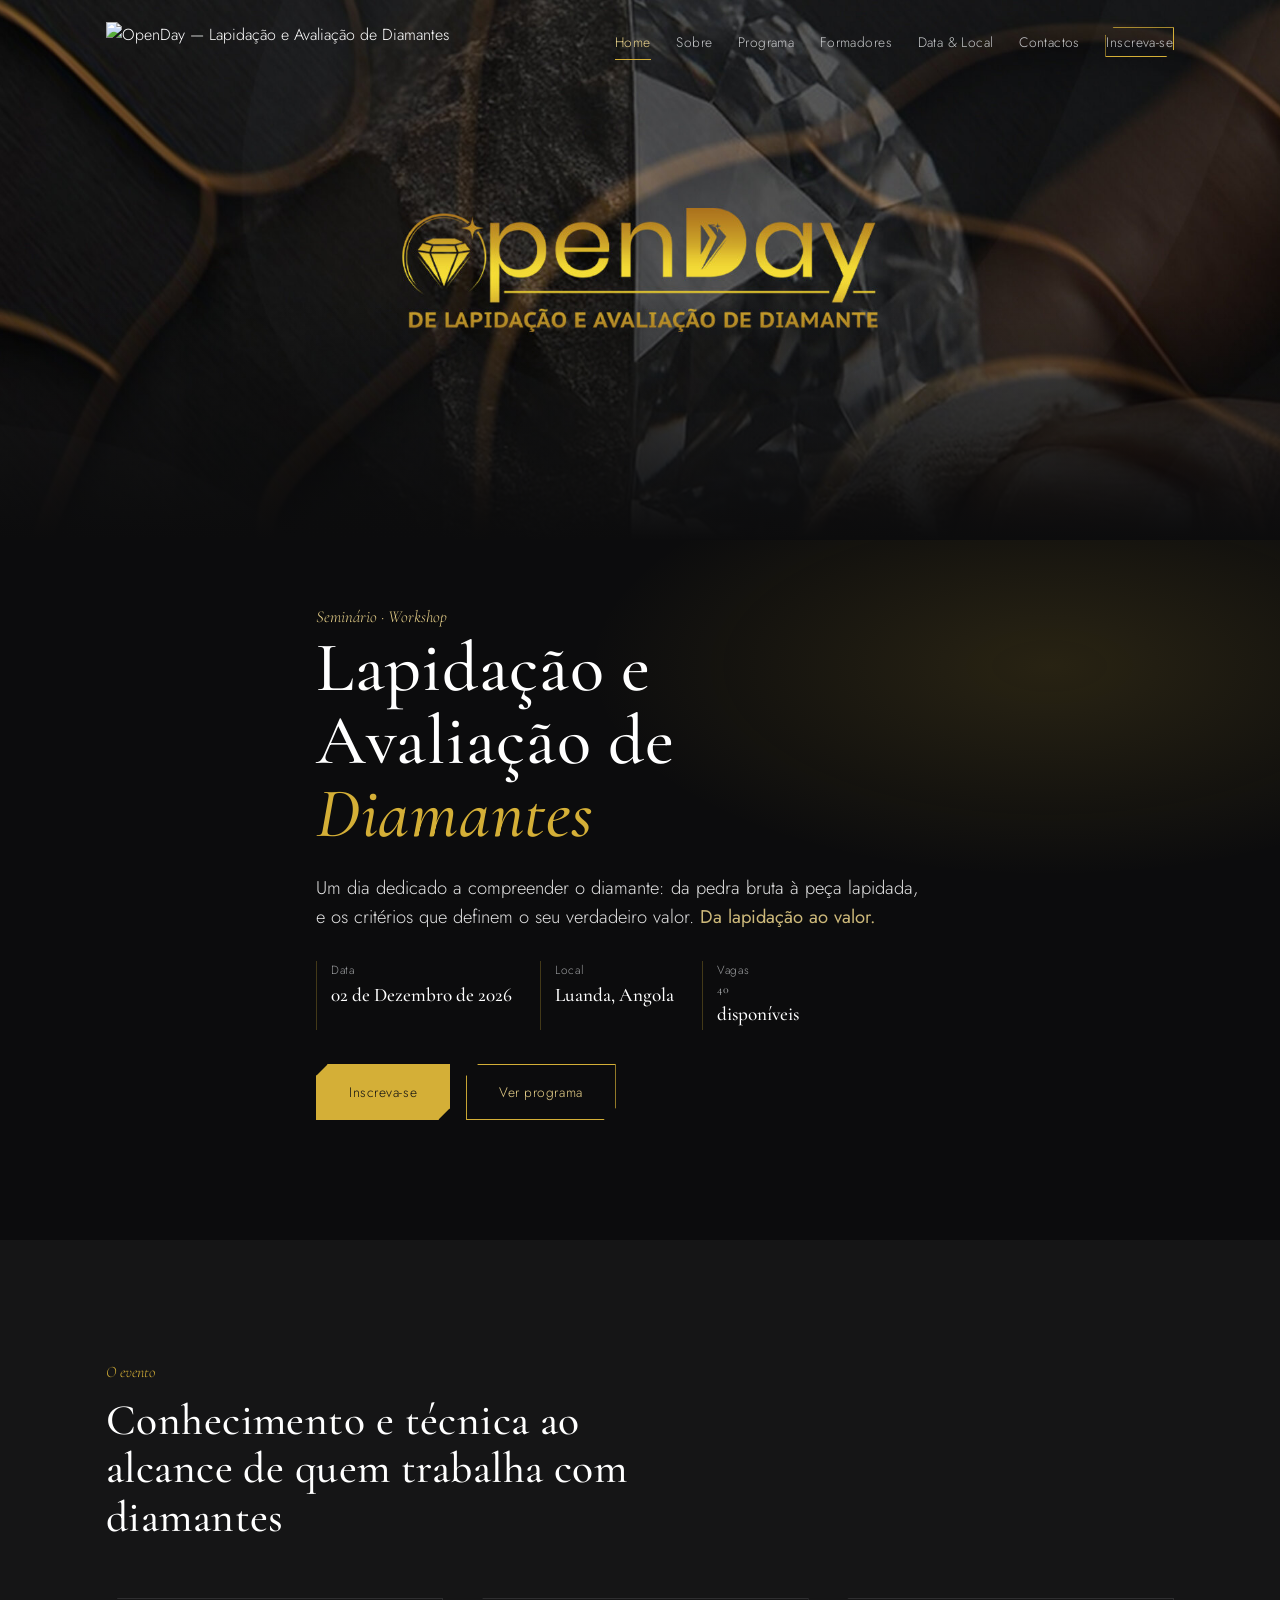
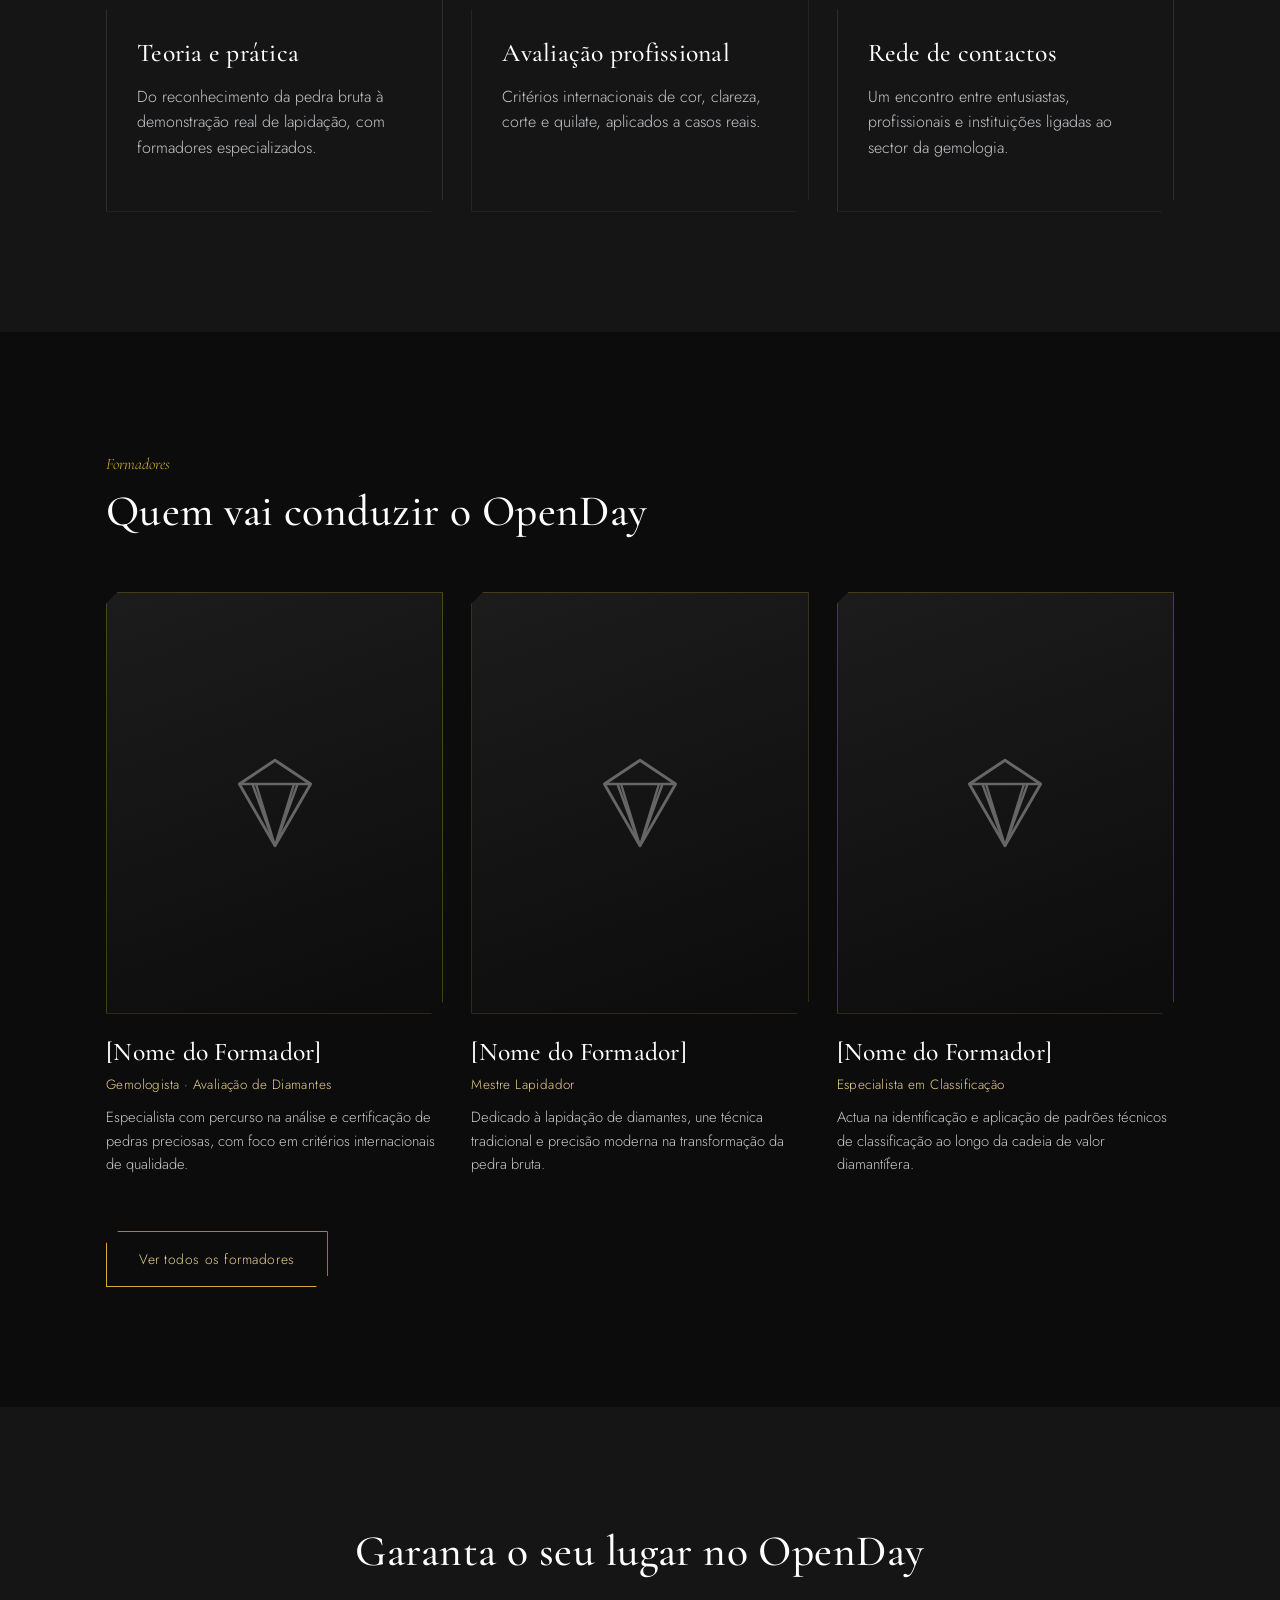
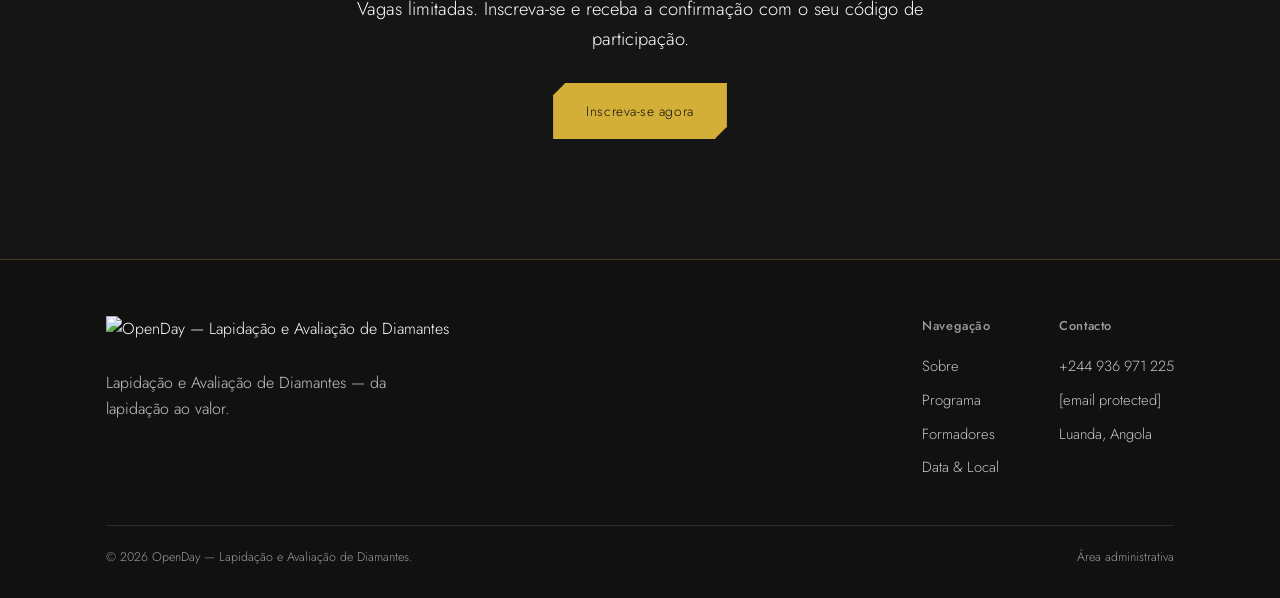
==== index.html @ 77db73df "Add files via upload" ====
<!DOCTYPE html>
<html lang="pt-AO">
<head>
<meta charset="UTF-8">
<meta name="viewport" content="width=device-width, initial-scale=1">
<title>OpenDay — Lapidação e Avaliação de Diamantes</title>
<meta name="description" content="OpenDay: seminário-workshop sobre lapidação, análise e avaliação de diamantes. Da lapidação ao valor.">
<link rel="icon" href="data:image/svg+xml,<svg xmlns=%22http://www.w3.org/2000/svg%22 viewBox=%220 0 48 48%22><path d=%22M9 16L24 6L39 16L24 42L9 16Z%22 fill=%22%23D4AF37%22/></svg>">
<link rel="stylesheet" href="css/style.css">
</head>
<body>

<header class="site-header">
  <div class="wrap">
    <a href="index.html" class="brand">
      <img src="assets/logo.png" alt="OpenDay — Lapidação e Avaliação de Diamantes" class="logo-img">
    </a>
    <nav>
      <ul class="nav-list">
        <li><a href="index.html">Home</a></li>
        <li><a href="sobre.html">Sobre</a></li>
        <li><a href="programa.html">Programa</a></li>
        <li><a href="formadores.html">Formadores</a></li>
        <li><a href="data-local.html">Data &amp; Local</a></li>
        <li><a href="contactos.html">Contactos</a></li>
        <li><a href="inscricao.html" class="nav-cta">Inscreva-se</a></li>
      </ul>
    </nav>
    <button class="nav-toggle" aria-label="Abrir menu"><span></span><span></span><span></span></button>
  </div>
</header>

<main>
  <div class="masthead">
    <img src="assets/banner-home.jpg" alt="OpenDay — Lapidação e Avaliação de Diamantes">
  </div>

  <section class="hero hero-simple">
    <div class="wrap">
      <span class="hero-eyebrow">Seminário · Workshop</span>
      <h1>Lapidação e<br>Avaliação de <em>Diamantes</em></h1>
      <p class="lede">Um dia dedicado a compreender o diamante: da pedra bruta à peça lapidada, e os critérios que definem o seu verdadeiro valor. <strong style="color:var(--gold-light);font-weight:400;">Da lapidação ao valor.</strong></p>

      <div class="hero-meta">
        <div><span>Data</span><strong data-evento="data">—</strong></div>
        <div><span>Local</span><strong data-evento="local">—</strong></div>
        <div><span>Vagas</span><strong><span data-vagas-disponiveis>—</span> disponíveis</strong></div>
      </div>

      <div class="hero-actions">
        <a href="inscricao.html" class="btn btn-gold">Inscreva-se</a>
        <a href="programa.html" class="btn btn-ghost">Ver programa</a>
      </div>
    </div>
  </section>

  <section class="section-alt">
    <div class="wrap">
      <div class="section-head reveal">
        <span class="tag">O evento</span>
        <h2>Conhecimento e técnica ao alcance de quem trabalha com diamantes</h2>
      </div>
      <div class="grid grid-3">
        <div class="panel reveal">
          <h3 style="margin-bottom:10px;">Teoria e prática</h3>
          <p>Do reconhecimento da pedra bruta à demonstração real de lapidação, com formadores especializados.</p>
        </div>
        <div class="panel reveal">
          <h3 style="margin-bottom:10px;">Avaliação profissional</h3>
          <p>Critérios internacionais de cor, clareza, corte e quilate, aplicados a casos reais.</p>
        </div>
        <div class="panel reveal">
          <h3 style="margin-bottom:10px;">Rede de contactos</h3>
          <p>Um encontro entre entusiastas, profissionais e instituições ligadas ao sector da gemologia.</p>
        </div>
      </div>
    </div>
  </section>

  <section>
    <div class="wrap">
      <div class="section-head reveal">
        <span class="tag">Formadores</span>
        <h2>Quem vai conduzir o OpenDay</h2>
      </div>
      <div class="grid grid-3" data-formadores-grid data-limit="3"></div>
      <div style="margin-top:40px;">
        <a href="formadores.html" class="btn btn-ghost">Ver todos os formadores</a>
      </div>
    </div>
  </section>

  <section class="section-alt">
    <div class="wrap" style="text-align:center;">
      <h2 class="reveal">Garanta o seu lugar no OpenDay</h2>
      <p class="lede reveal" style="margin:18px auto 30px;">Vagas limitadas. Inscreva-se e receba a confirmação com o seu código de participação.</p>
      <a href="inscricao.html" class="btn btn-gold reveal">Inscreva-se agora</a>
    </div>
  </section>
</main>

<footer class="site-footer">
  <div class="wrap">
    <div class="footer-top">
      <div>
        <a href="index.html" class="brand">
          <img src="assets/logo.png" alt="OpenDay — Lapidação e Avaliação de Diamantes" class="logo-img">
        </a>
        <p style="max-width:34ch;margin-top:14px;">Lapidação e Avaliação de Diamantes — da lapidação ao valor.</p>
      </div>
      <div class="footer-cols">
        <div class="footer-col">
          <h4>Navegação</h4>
          <a href="sobre.html">Sobre</a>
          <a href="programa.html">Programa</a>
          <a href="formadores.html">Formadores</a>
          <a href="data-local.html">Data &amp; Local</a>
        </div>
        <div class="footer-col">
          <h4>Contacto</h4>
          <a data-contacto="whatsapp" data-contacto-text href="#">WhatsApp</a>
          <a data-contacto="email" data-contacto-text href="#">E-mail</a>
          <span data-evento="local">Local</span>
        </div>
      </div>
    </div>
    <div class="footer-bottom">
      <span>© 2026 OpenDay — Lapidação e Avaliação de Diamantes.</span>
      <a href="admin.html">Área administrativa</a>
    </div>
  </div>
</footer>

<script src="js/data.js"></script>
<script src="js/main.js"></script>
</body>
</html>
---- css/style.css ----
/* ===========================================================
   OPENDAY — Lapidação e Avaliação de Diamantes
   Design system: "Da lapidação ao valor"
   =========================================================== */

@import url('https://fonts.googleapis.com/css2?family=Cormorant+Garamond:ital,wght@0,400;0,500;0,600;1,400&family=Jost:wght@300;400;500;600&display=swap');

:root{
  /* Diamante */
  --diamond-white:#FFFFFF;
  --ice-blue:#DCEAF2;
  --silver:#C5C7C9;
  --graphite:#343434;

  /* Ouro */
  --gold:#D4AF37;
  --gold-light:#E8D18A;
  --gold-dark:#9A7620;
  --black:#111111;

  /* Funcionais */
  --bg:#0C0C0D;
  --bg-panel:#151516;
  --line: rgba(212,175,55,.28);
  --line-soft: rgba(197,199,201,.14);
  --text-muted:#9A9C9E;

  --font-display:'Cormorant Garamond', 'Times New Roman', serif;
  --font-body:'Jost', 'Segoe UI', sans-serif;

  --facet: polygon(0 12px, 12px 0, 100% 0, 100% calc(100% - 12px), calc(100% - 12px) 100%, 0 100%);
  --facet-sm: polygon(0 8px, 8px 0, 100% 0, 100% calc(100% - 8px), calc(100% - 8px) 100%, 0 100%);

  --maxw: 1180px;
}

*{ box-sizing:border-box; }
html{ scroll-behavior:smooth; }
body{
  margin:0;
  background:var(--bg);
  color:var(--diamond-white);
  font-family:var(--font-body);
  font-weight:300;
  line-height:1.6;
  -webkit-font-smoothing:antialiased;
}
img{max-width:100%;display:block;}
a{color:inherit;text-decoration:none;}
ul{list-style:none;margin:0;padding:0;}
button{font-family:inherit;}

::selection{ background:var(--gold); color:var(--black); }

.wrap{
  max-width:var(--maxw);
  margin:0 auto;
  padding:0 clamp(20px,5vw,56px);
}

h1,h2,h3,h4{
  font-family:var(--font-display);
  font-weight:500;
  margin:0;
  color:var(--diamond-white);
  letter-spacing:.01em;
}
h1{ font-size:clamp(2.6rem,5.5vw,4.6rem); line-height:1.04; font-weight:500; }
h2{ font-size:clamp(1.9rem,3.4vw,2.9rem); line-height:1.12; }
h3{ font-size:clamp(1.3rem,2vw,1.7rem); }
p{ margin:0 0 1em; color:var(--silver); font-weight:300; }
.lede{ font-size:1.15rem; color:var(--diamond-white); font-weight:300; opacity:.88; max-width:56ch; }

/* -------------------- Header / Nav -------------------- */
.site-header{
  position:fixed; inset:0 0 auto 0; z-index:100;
  padding:22px 0;
  transition:background .35s ease, padding .35s ease, border-color .35s ease;
  border-bottom:1px solid transparent;
}
.site-header.is-scrolled{
  background:rgba(12,12,13,.92);
  backdrop-filter:blur(10px);
  padding:14px 0;
  border-color:var(--line);
}
.site-header .wrap{ display:flex; align-items:center; justify-content:space-between; }

.brand{ display:flex; align-items:center; gap:10px; }
.brand svg{ width:26px; height:26px; flex:none; color:var(--gold); }
.logo-img{ height:40px; width:auto; display:block; }
.login-card .logo-img{ height:54px; }
.admin-side .logo-img{ height:34px; }
.brand-word{ font-family:var(--font-display); font-size:1.28rem; letter-spacing:.02em; }
.brand-word b{ color:var(--gold); font-weight:600; }

.nav-list{ display:flex; gap:clamp(14px,2vw,30px); }
.nav-list a{
  font-size:.86rem; letter-spacing:.03em; color:var(--silver);
  position:relative; padding:4px 0; transition:color .25s ease;
}
.nav-list a:hover, .nav-list a.active{ color:var(--gold-light); }
.nav-list a.active::after{
  content:''; position:absolute; left:0; right:0; bottom:-4px; height:1px; background:var(--gold);
}

.nav-cta{
  border:1px solid var(--gold); color:var(--gold-light);
  padding:9px 20px; font-size:.82rem; letter-spacing:.03em;
  clip-path:var(--facet-sm); transition:background .25s ease,color .25s ease;
}
.nav-cta:hover{ background:var(--gold); color:var(--black); }

.nav-toggle{ display:none; }

@media (max-width:820px){
  .nav-list{
    position:fixed; inset:0 0 0 auto; width:min(78vw,320px);
    background:var(--black); flex-direction:column; gap:0;
    padding:100px 32px 32px; transform:translateX(100%);
    transition:transform .4s cubic-bezier(.65,0,.35,1);
    border-left:1px solid var(--line);
  }
  .nav-list.open{ transform:translateX(0); }
  .nav-list a{ padding:14px 0; border-bottom:1px solid var(--line-soft); font-size:1rem; }
  .nav-cta{ margin-top:18px; display:inline-block; text-align:center; }
  .nav-toggle{
    display:flex; flex-direction:column; gap:5px; background:none; border:none; cursor:pointer;
    z-index:110; padding:6px;
  }
  .nav-toggle span{ width:22px; height:1px; background:var(--diamond-white); transition:.3s; }
  .nav-toggle.open span:nth-child(1){ transform:translateY(6px) rotate(45deg); }
  .nav-toggle.open span:nth-child(2){ opacity:0; }
  .nav-toggle.open span:nth-child(3){ transform:translateY(-6px) rotate(-45deg); }
}

/* -------------------- Buttons -------------------- */
.btn{
  display:inline-flex; align-items:center; gap:10px;
  padding:16px 32px; font-size:.86rem; letter-spacing:.04em;
  border:1px solid var(--gold); clip-path:var(--facet);
  cursor:pointer; transition:background .25s ease,color .25s ease,transform .25s ease;
}
.btn-gold{ background:var(--gold); color:var(--black); }
.btn-gold:hover{ background:var(--gold-light); transform:translateY(-2px); }
.btn-ghost{ background:transparent; color:var(--gold-light); }
.btn-ghost:hover{ background:rgba(212,175,55,.1); }
.btn:active{ transform:translateY(0); }
.btn:disabled{ opacity:.45; cursor:not-allowed; transform:none; }

/* -------------------- Masthead (banner real) -------------------- */
.masthead{ width:100%; height:min(60vh,540px); min-height:340px; overflow:hidden; position:relative; }
.masthead img{ width:100%; height:100%; object-fit:cover; display:block; }
.masthead::after{
  content:''; position:absolute; inset:0;
  background:linear-gradient(180deg, rgba(12,12,13,0) 55%, var(--bg) 100%);
}

/* -------------------- Hero -------------------- */
.hero{
  position:relative; min-height:100vh; display:flex; align-items:center;
  padding-top:120px; overflow:hidden;
  background:
    radial-gradient(60% 50% at 82% 18%, rgba(212,175,55,.14), transparent 60%),
    linear-gradient(180deg,#0C0C0D 0%,#0C0C0D 100%);
}
.hero .wrap{
  display:grid; grid-template-columns:1.15fr .85fr; gap:40px; align-items:center;
}
.hero-eyebrow{
  font-family:var(--font-display); font-style:italic; color:var(--gold-light);
  font-size:1.05rem; margin-bottom:18px;
}
.hero h1{ margin-bottom:22px; }
.hero h1 em{ font-style:italic; color:var(--gold); }
.hero-meta{
  display:flex; gap:28px; margin:30px 0 34px; flex-wrap:wrap;
}
.hero-meta div{ border-left:1px solid var(--line); padding-left:14px; }
.hero-meta span{ display:block; font-size:.74rem; letter-spacing:.06em; color:var(--text-muted); }
.hero-meta strong{ font-family:var(--font-display); font-size:1.2rem; font-weight:500; color:var(--diamond-white); }
.hero-actions{ display:flex; gap:16px; flex-wrap:wrap; }
.hero-art{ position:relative; aspect-ratio:1/1.05; }
.hero-art svg{ width:100%; height:100%; }

@media (max-width:900px){
  .hero .wrap{ grid-template-columns:1fr; }
  .hero-art{ max-width:280px; margin:0 auto; order:-1; }
}

/* Hero simples: usado quando já existe um masthead fotográfico acima */
.hero-simple{ padding-top:min(7vw,64px); min-height:0; }
.hero-simple .wrap{ display:block; max-width:760px; }
.hero-simple .hero-meta{ justify-content:flex-start; }

/* -------------------- Feature cards (com imagem + hover) -------------------- */
.panel.feature-card{
  position:relative; overflow:hidden; padding:0 !important;
  transition:transform .35s ease, box-shadow .35s ease, border-color .35s ease;
}
.feature-card:hover{ transform:translateY(-8px); box-shadow:0 26px 44px -20px rgba(0,0,0,.6); border-color:var(--gold); }
.feature-img{ position:relative; aspect-ratio:4/3; overflow:hidden; background:var(--black); }
.feature-img img{ width:100%; height:100%; object-fit:cover; display:block; transition:transform .5s ease; }
.feature-card:hover .feature-img img{ transform:scale(1.07); }
.feature-overlay{
  position:absolute; inset:0;
  background:linear-gradient(180deg, rgba(17,17,17,.15) 30%, rgba(17,17,17,.82) 100%);
  display:flex; align-items:flex-end; justify-content:center; padding-bottom:22px;
  opacity:0; transition:opacity .35s ease;
}
.feature-card:hover .feature-overlay{ opacity:1; }
.feature-overlay .btn{ padding:12px 26px; font-size:.8rem; }
.feature-body{ padding:26px 26px 30px; }
.feature-body h3{ margin-bottom:8px; }

/* -------------------- Section scaffolding -------------------- */
section{ position:relative; padding:min(11vw,120px) 0; }
.section-head{ max-width:64ch; margin-bottom:56px; }
.tag{
  font-family:var(--font-display); font-style:italic; color:var(--gold);
  font-size:1rem; display:block; margin-bottom:10px;
}
.rule{ height:1px; background:var(--line); border:none; margin:0; }
.section-alt{ background:var(--bg-panel); }

.facet-divider{ display:block; width:100%; height:34px; }

/* -------------------- Cards / Panels -------------------- */
.panel{
  background:var(--bg-panel); border:1px solid var(--line-soft);
  clip-path:var(--facet); padding:34px 30px;
}
.grid{ display:grid; gap:28px; }
.grid-3{ grid-template-columns:repeat(3,1fr); }
.grid-2{ grid-template-columns:repeat(2,1fr); }
@media (max-width:900px){ .grid-3{grid-template-columns:1fr 1fr;} }
@media (max-width:640px){ .grid-3,.grid-2{grid-template-columns:1fr;} }

/* -------------------- Programa (sequência real) -------------------- */
.program-list{ display:flex; flex-direction:column; }
.program-item{
  display:grid; grid-template-columns:90px 1fr; gap:24px;
  padding:30px 0; border-top:1px solid var(--line-soft);
}
.program-list .program-item:last-child{ border-bottom:1px solid var(--line-soft); }
.program-num{ font-family:var(--font-display); font-size:2.1rem; color:var(--gold); font-weight:500; }
.program-time{ display:block; font-size:.78rem; color:var(--text-muted); letter-spacing:.04em; margin-bottom:6px; }
@media (max-width:640px){ .program-item{ grid-template-columns:56px 1fr; } .program-num{font-size:1.5rem;} }

/* -------------------- Formadores -------------------- */
.trainer{ text-align:left; }
.trainer-photo{
  width:100%; aspect-ratio:4/5; background:linear-gradient(160deg,#1c1c1d,#0C0C0D);
  clip-path:var(--facet); position:relative; margin-bottom:18px;
  display:flex; align-items:center; justify-content:center; border:1px solid var(--line);
  overflow:hidden;
}
.trainer-photo img{ width:100%; height:100%; object-fit:cover; }
.trainer-photo svg{ width:34%; opacity:.35; }
.trainer h3{ margin-bottom:2px; }
.trainer .role{ color:var(--gold-light); font-size:.84rem; letter-spacing:.03em; margin-bottom:10px; display:block; }
.trainer p{ font-size:.92rem; }

/* -------------------- Data / Local -------------------- */
.info-list{ display:flex; flex-direction:column; gap:0; }
.info-row{
  display:grid; grid-template-columns:180px 1fr; gap:20px;
  padding:20px 0; border-top:1px solid var(--line-soft);
}
.info-list .info-row:last-child{border-bottom:1px solid var(--line-soft);}
.info-row span{ font-size:.78rem; letter-spacing:.05em; color:var(--text-muted); }
.info-row strong{ font-family:var(--font-display); font-size:1.25rem; font-weight:500; }
.vagas-bar{ height:4px; background:var(--line-soft); margin-top:10px; position:relative; }
.vagas-bar i{ position:absolute; inset:0; background:var(--gold); width:0%; transition:width .6s ease; }

/* -------------------- Forms -------------------- */
.form-grid{ display:grid; grid-template-columns:1fr 1fr; gap:22px; }
.field{ display:flex; flex-direction:column; gap:8px; }
.field.full{ grid-column:1/-1; }
.field label{ font-size:.78rem; letter-spacing:.04em; color:var(--text-muted); }
.field input, .field select, .field textarea{
  background:transparent; border:none; border-bottom:1px solid var(--line-soft);
  color:var(--diamond-white); font-family:var(--font-body); font-size:1rem;
  padding:10px 2px; transition:border-color .25s ease;
}
.field input:focus, .field select:focus, .field textarea:focus{
  outline:none; border-color:var(--gold);
}
.field select option{ background:var(--black); }
.form-note{ font-size:.82rem; color:var(--text-muted); margin-top:8px; }
.field-error{ font-size:.76rem; color:#E8926C; min-height:1em; }

@media (max-width:640px){ .form-grid{ grid-template-columns:1fr; } }

/* -------------------- Confirmação -------------------- */
.confirm-box{
  max-width:640px; margin:0 auto; text-align:center;
  border:1px solid var(--line); clip-path:var(--facet); padding:56px 40px;
  background:var(--bg-panel);
}
.confirm-code{
  font-family:var(--font-display); font-size:2.6rem; letter-spacing:.08em;
  color:var(--gold); margin:22px 0; font-weight:600;
}
.confirm-box .check{ width:56px; height:56px; margin:0 auto 18px; }

/* -------------------- Contactos -------------------- */
.contact-row{
  display:flex; align-items:center; gap:16px; padding:18px 0; border-top:1px solid var(--line-soft);
}
.contact-list .contact-row:last-child{ border-bottom:1px solid var(--line-soft); }
.contact-row svg{ width:20px; height:20px; flex:none; color:var(--gold); }
.contact-row a, .contact-row span{ font-size:1rem; color:var(--diamond-white); }
.social-row{ display:flex; gap:14px; margin-top:26px; }
.social-row a{
  width:40px; height:40px; border:1px solid var(--line); display:flex; align-items:center; justify-content:center;
  clip-path:var(--facet-sm); transition:border-color .25s ease,background .25s ease;
}
.social-row a:hover{ border-color:var(--gold); background:rgba(212,175,55,.1); }
.social-row svg{ width:17px; height:17px; }

/* -------------------- Footer -------------------- */
.site-footer{ border-top:1px solid var(--line); padding:56px 0 30px; background:var(--black); }
.footer-top{ display:flex; justify-content:space-between; gap:40px; flex-wrap:wrap; margin-bottom:40px; }
.footer-cols{ display:flex; gap:60px; flex-wrap:wrap; }
.footer-col h4{ font-size:.8rem; letter-spacing:.05em; color:var(--text-muted); margin-bottom:14px; font-family:var(--font-body); font-weight:500; }
.footer-col a, .footer-col span{ display:block; color:var(--silver); font-size:.92rem; padding:5px 0; }
.footer-col a:hover{ color:var(--gold-light); }
.footer-bottom{ display:flex; justify-content:space-between; gap:14px; flex-wrap:wrap; padding-top:22px; border-top:1px solid var(--line-soft); font-size:.78rem; color:var(--text-muted); }
.footer-bottom a{ color:var(--text-muted); }
.footer-bottom a:hover{ color:var(--gold-light); }

/* -------------------- Page hero (secondary pages) -------------------- */
.page-hero{
  padding:158px 0 70px; position:relative;
  background:radial-gradient(50% 60% at 85% 0%, rgba(212,175,55,.1), transparent 65%);
}
.page-hero .tag{ margin-bottom:16px; }
.breadcrumb{ font-size:.78rem; color:var(--text-muted); margin-top:18px; letter-spacing:.03em; }
.breadcrumb a{ color:var(--text-muted); }
.breadcrumb a:hover{ color:var(--gold-light); }

/* -------------------- Galeria de produto (brochura) -------------------- */
.gallery-shell{ display:grid; grid-template-columns:1fr 1fr; gap:min(6vw,56px); align-items:start; }
.gallery-main{
  aspect-ratio:3/4; background:var(--bg-panel); border:1px solid var(--line);
  clip-path:var(--facet); overflow:hidden; position:relative;
}
.gallery-main img{ width:100%; height:100%; object-fit:cover; display:block; }
.gallery-thumbs{ display:flex; gap:10px; margin-top:16px; overflow-x:auto; padding-bottom:4px; }
.gallery-thumbs button{
  padding:0; border:1px solid var(--line-soft); background:none; cursor:pointer; flex:none;
  width:58px; height:80px; opacity:.5; transition:opacity .25s ease, border-color .25s ease;
}
.gallery-thumbs button img{ width:100%; height:100%; object-fit:cover; display:block; }
.gallery-thumbs button.active, .gallery-thumbs button:hover{ opacity:1; border-color:var(--gold); }
.product-info .meta-line{ display:flex; gap:10px; flex-wrap:wrap; margin:18px 0 22px; }
.product-info .pill{ color:var(--gold-light); border-color:var(--line); }
.product-info ul{ margin:0 0 26px; }
.product-info li{ padding:12px 0; border-top:1px solid var(--line-soft); font-size:.92rem; color:var(--silver); }
.product-info li:last-child{ border-bottom:1px solid var(--line-soft); }
@media (max-width:860px){ .gallery-shell{ grid-template-columns:1fr; } }

/* -------------------- Admin -------------------- */
.admin-body{ background:var(--bg); min-height:100vh; }
.admin-shell{ display:grid; grid-template-columns:230px 1fr; min-height:100vh; }
.admin-side{
  background:var(--black); border-right:1px solid var(--line); padding:30px 22px;
  display:flex; flex-direction:column; gap:6px;
}
.admin-side a:not(.brand){
  padding:12px 14px; font-size:.88rem; color:var(--silver); border-left:2px solid transparent;
}
.admin-side a.active, .admin-side a:not(.brand):hover{ color:var(--gold-light); border-color:var(--gold); background:rgba(212,175,55,.06); }
.admin-main{ padding:40px clamp(20px,4vw,56px); }
.admin-topbar{ display:flex; justify-content:space-between; align-items:center; margin-bottom:34px; flex-wrap:wrap; gap:14px; }
.admin-card{
  background:var(--bg-panel); border:1px solid var(--line-soft); clip-path:var(--facet);
  padding:26px 24px; margin-bottom:22px;
}
.admin-table{ width:100%; border-collapse:collapse; font-size:.9rem; }
.admin-table th{ text-align:left; font-size:.74rem; letter-spacing:.05em; color:var(--text-muted); padding:10px 12px; border-bottom:1px solid var(--line); }
.admin-table td{ padding:12px; border-bottom:1px solid var(--line-soft); color:var(--diamond-white); vertical-align:top; }
.admin-table tr:hover td{ background:rgba(212,175,55,.04); }
.pill{ display:inline-block; padding:3px 10px; font-size:.72rem; border:1px solid var(--line); color:var(--text-muted); }
.stat-grid{ display:grid; grid-template-columns:repeat(4,1fr); gap:18px; margin-bottom:30px; }
.stat{ background:var(--bg-panel); border:1px solid var(--line-soft); clip-path:var(--facet-sm); padding:20px 20px; }
.stat span{ font-size:.76rem; color:var(--text-muted); letter-spacing:.04em; }
.stat strong{ display:block; font-family:var(--font-display); font-size:2rem; color:var(--gold); margin-top:6px; }
@media (max-width:900px){ .admin-shell{grid-template-columns:1fr;} .admin-side{flex-direction:row; overflow-x:auto;} .stat-grid{grid-template-columns:1fr 1fr;} }

.icon-btn{
  background:transparent; border:1px solid var(--line-soft); color:var(--silver);
  padding:7px 12px; font-size:.78rem; cursor:pointer; clip-path:var(--facet-sm);
}
.icon-btn:hover{ border-color:var(--gold); color:var(--gold-light); }
.icon-btn.danger:hover{ border-color:#E8926C; color:#E8926C; }

.login-shell{
  min-height:100vh; display:flex; align-items:center; justify-content:center; padding:24px;
  background:radial-gradient(60% 50% at 50% 20%,rgba(212,175,55,.1),transparent 60%);
}
.login-card{
  width:100%; max-width:380px; background:var(--bg-panel); border:1px solid var(--line);
  clip-path:var(--facet); padding:44px 36px;
}
.login-card .brand{ justify-content:center; margin-bottom:30px; }
.toast{
  position:fixed; bottom:26px; right:26px; background:var(--gold); color:var(--black);
  padding:14px 22px; font-size:.86rem; clip-path:var(--facet-sm); z-index:300;
  transform:translateY(120%); transition:transform .35s cubic-bezier(.65,0,.35,1);
}
.toast.show{ transform:translateY(0); }

.reveal{ opacity:0; transform:translateY(18px); transition:opacity .7s ease, transform .7s ease; }
.reveal.in{ opacity:1; transform:translateY(0); }

@media (prefers-reduced-motion:reduce){
  .reveal{ opacity:1; transform:none; transition:none; }
  html{ scroll-behavior:auto; }
}

.sr-only{ position:absolute; width:1px; height:1px; overflow:hidden; clip:rect(0 0 0 0); }
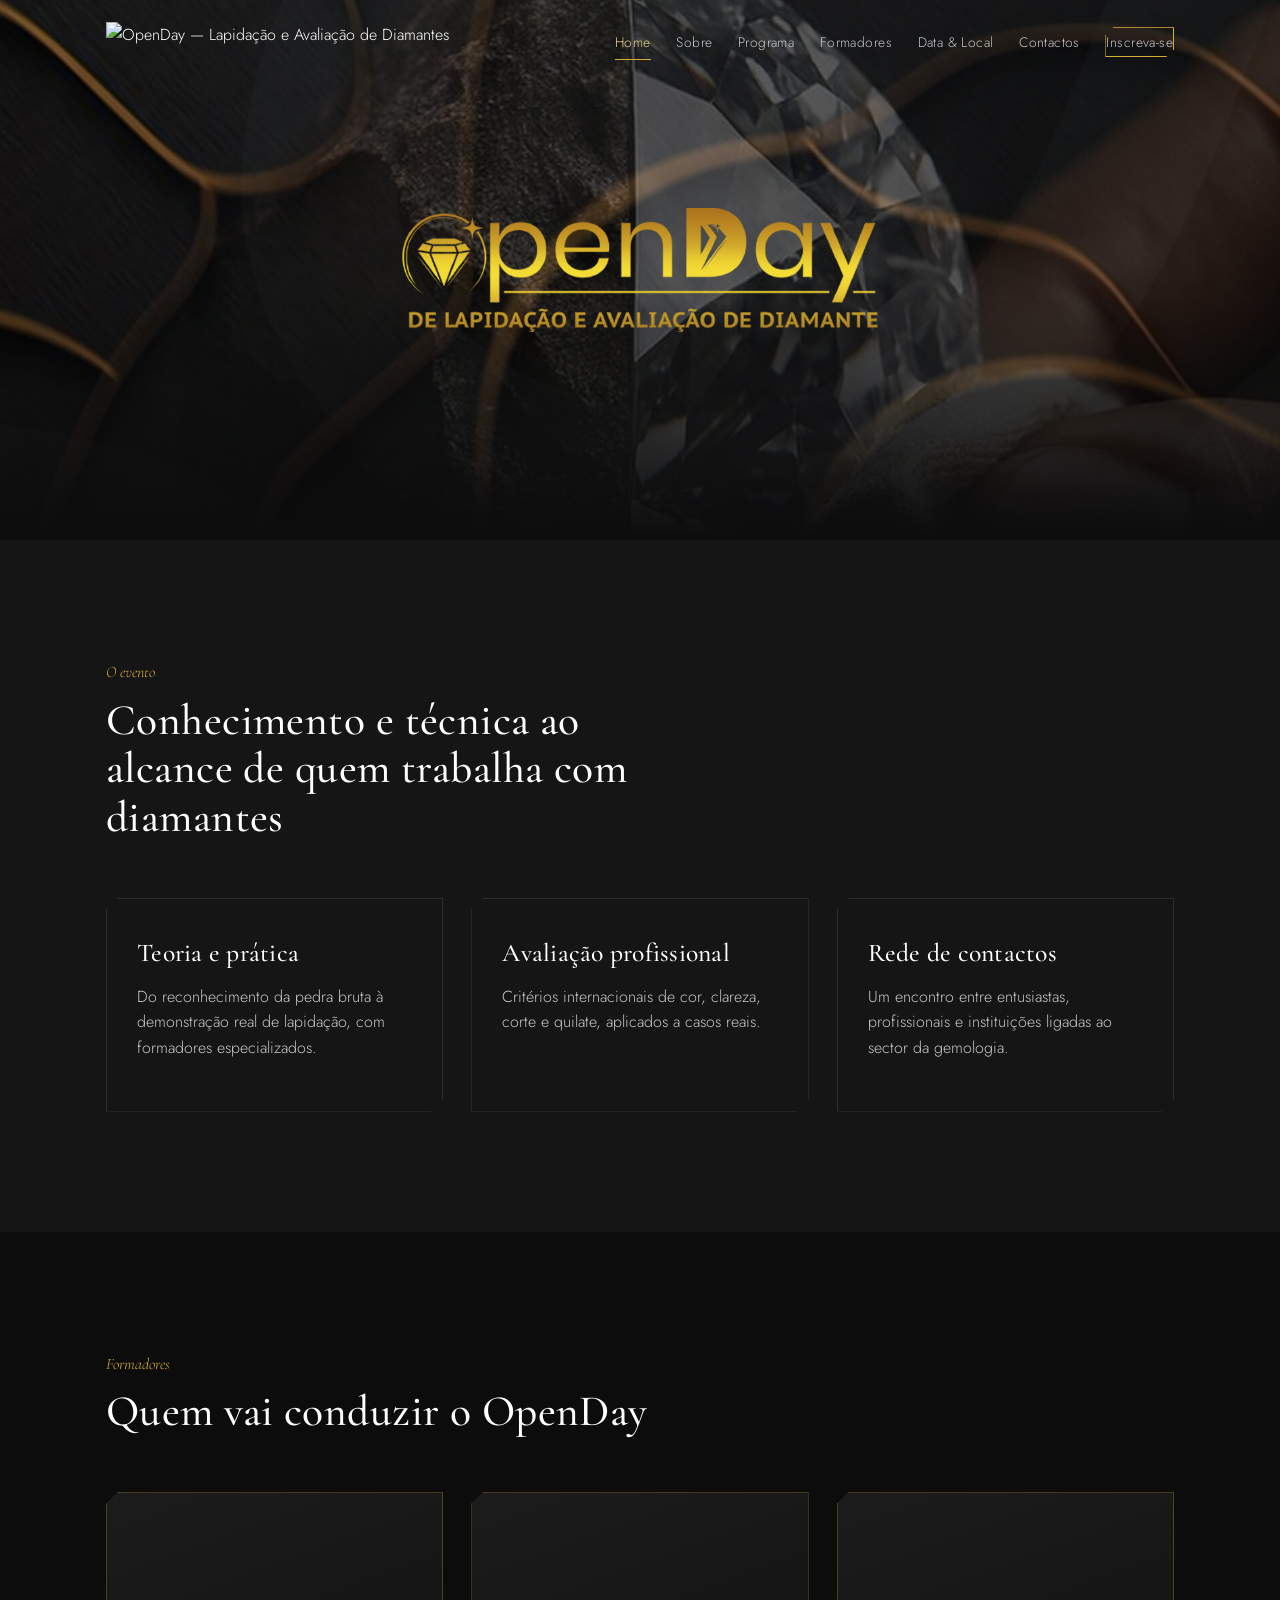
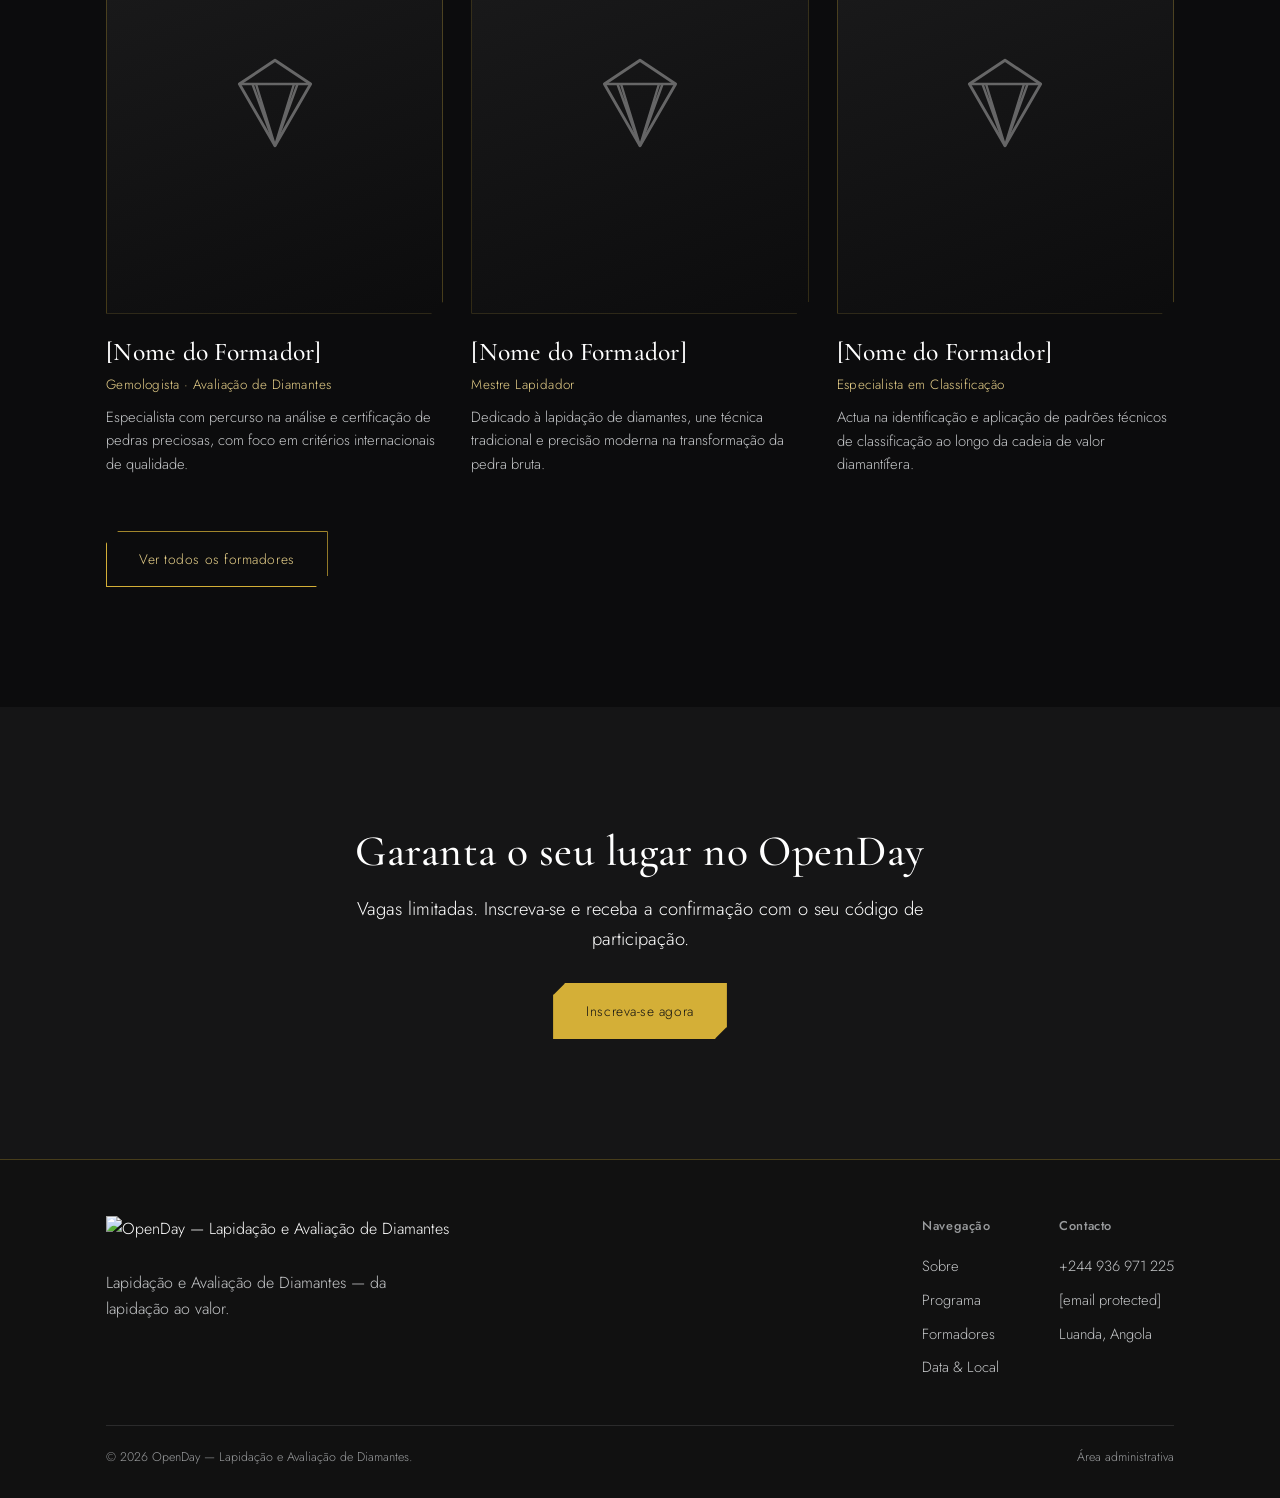
==== commit a4f04441: "Update index.html" ====
--- a/index.html
+++ b/index.html
@@ -35,24 +35,7 @@
     <img src="assets/banner-home.jpg" alt="OpenDay — Lapidação e Avaliação de Diamantes">
   </div>
 
-  <section class="hero hero-simple">
-    <div class="wrap">
-      <span class="hero-eyebrow">Seminário · Workshop</span>
-      <h1>Lapidação e<br>Avaliação de <em>Diamantes</em></h1>
-      <p class="lede">Um dia dedicado a compreender o diamante: da pedra bruta à peça lapidada, e os critérios que definem o seu verdadeiro valor. <strong style="color:var(--gold-light);font-weight:400;">Da lapidação ao valor.</strong></p>
 
-      <div class="hero-meta">
-        <div><span>Data</span><strong data-evento="data">—</strong></div>
-        <div><span>Local</span><strong data-evento="local">—</strong></div>
-        <div><span>Vagas</span><strong><span data-vagas-disponiveis>—</span> disponíveis</strong></div>
-      </div>
-
-      <div class="hero-actions">
-        <a href="inscricao.html" class="btn btn-gold">Inscreva-se</a>
-        <a href="programa.html" class="btn btn-ghost">Ver programa</a>
-      </div>
-    </div>
-  </section>
 
   <section class="section-alt">
     <div class="wrap">
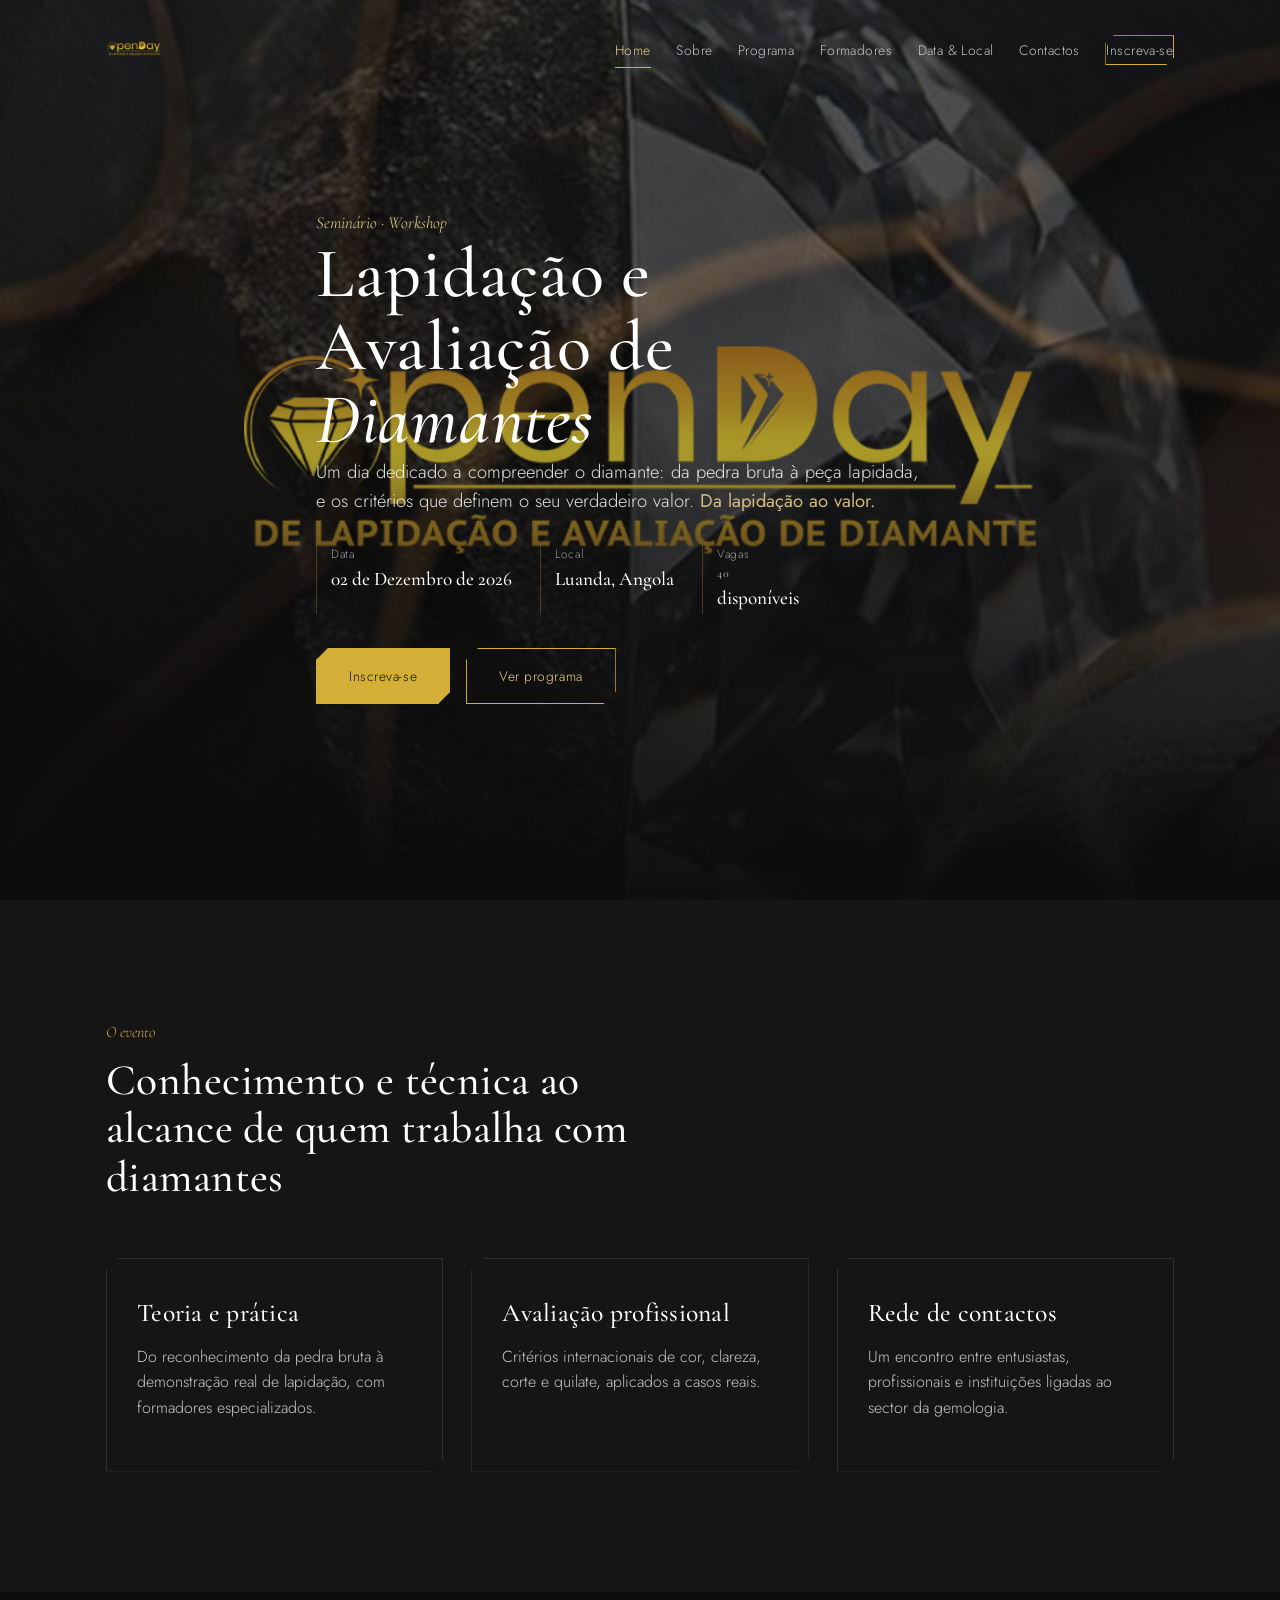
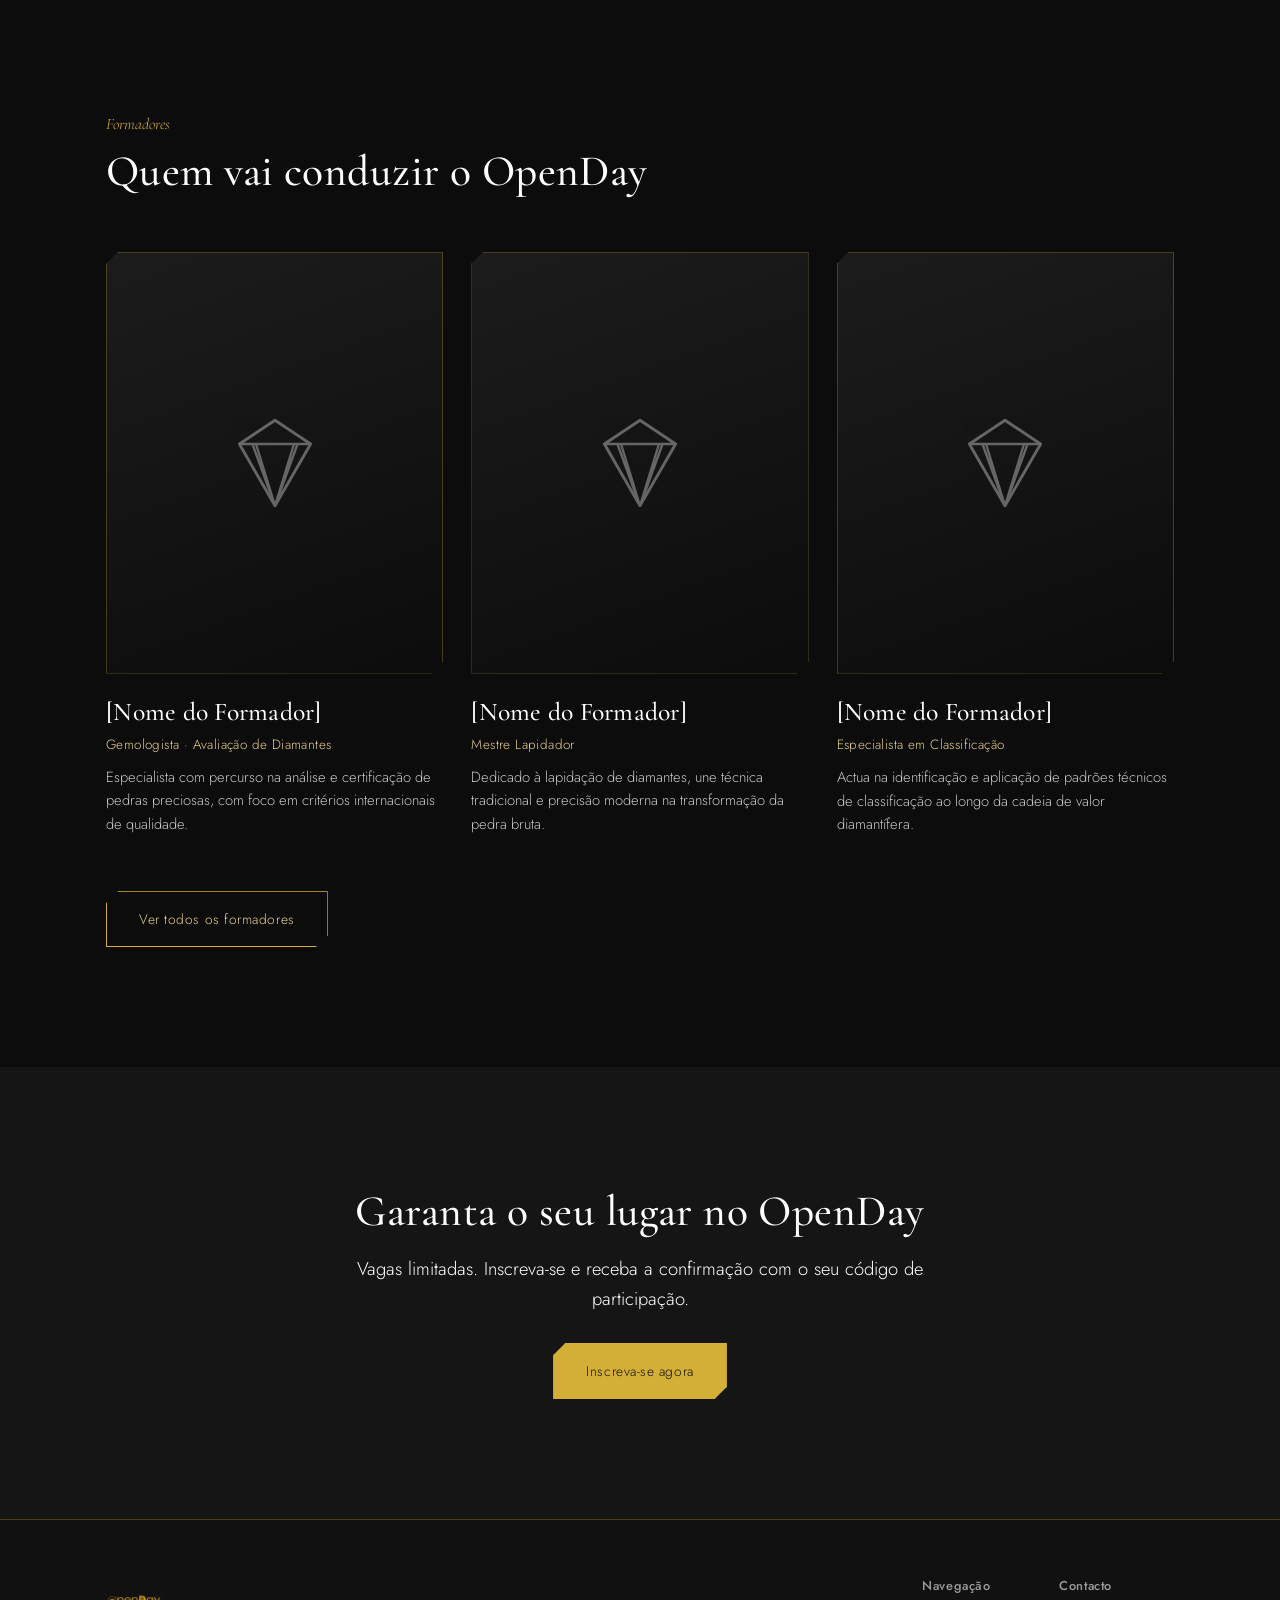
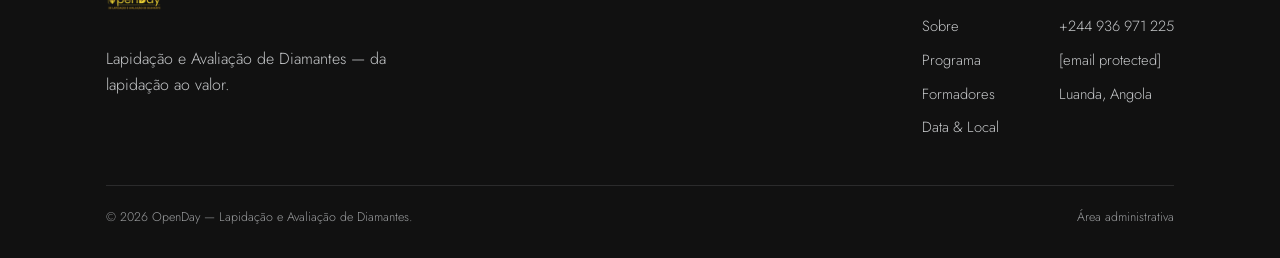
==== commit 0172e331: "Add files via upload" ====
--- a/index.html
+++ b/index.html
@@ -31,11 +31,28 @@
 </header>
 
 <main>
-  <div class="masthead">
-    <img src="assets/banner-home.jpg" alt="OpenDay — Lapidação e Avaliação de Diamantes">
-  </div>
+  <section class="hero-full">
+    <div class="hero-bg">
+      <img src="assets/banner-home.jpg" alt="OpenDay — Lapidação e Avaliação de Diamantes">
+    </div>
+    <div class="hero-scrim"></div>
+    <div class="wrap hero-full-content">
+      <span class="hero-eyebrow">Seminário · Workshop</span>
+      <h1>Lapidação e<br>Avaliação de <em>Diamantes</em></h1>
+      <p class="lede">Um dia dedicado a compreender o diamante: da pedra bruta à peça lapidada, e os critérios que definem o seu verdadeiro valor. <strong style="color:var(--gold-light);font-weight:400;">Da lapidação ao valor.</strong></p>
 
+      <div class="hero-meta">
+        <div><span>Data</span><strong data-evento="data">—</strong></div>
+        <div><span>Local</span><strong data-evento="local">—</strong></div>
+        <div><span>Vagas</span><strong><span data-vagas-disponiveis>—</span> disponíveis</strong></div>
+      </div>
 
+      <div class="hero-actions">
+        <a href="inscricao.html" class="btn btn-gold">Inscreva-se</a>
+        <a href="programa.html" class="btn btn-ghost">Ver programa</a>
+      </div>
+    </div>
+  </section>
 
   <section class="section-alt">
     <div class="wrap">
--- a/css/style.css
+++ b/css/style.css
@@ -88,9 +88,9 @@
 
 .brand{ display:flex; align-items:center; gap:10px; }
 .brand svg{ width:26px; height:26px; flex:none; color:var(--gold); }
-.logo-img{ height:40px; width:auto; display:block; }
-.login-card .logo-img{ height:54px; }
-.admin-side .logo-img{ height:34px; }
+.logo-img{ height:56px; width:auto; display:block; }
+.login-card .logo-img{ height:76px; }
+.admin-side .logo-img{ height:46px; }
 .brand-word{ font-family:var(--font-display); font-size:1.28rem; letter-spacing:.02em; }
 .brand-word b{ color:var(--gold); font-weight:600; }
 
@@ -156,6 +156,20 @@
   background:linear-gradient(180deg, rgba(12,12,13,0) 55%, var(--bg) 100%);
 }
 
+/* Hero em ecrã inteiro com o banner real como fundo */
+.hero-full{
+  position:relative; width:100%; height:100vh; min-height:600px;
+  overflow:hidden; display:flex; align-items:flex-end;
+}
+.hero-bg{ position:absolute; inset:0; z-index:0; }
+.hero-bg img{ width:100%; height:100%; object-fit:cover; display:block; }
+.hero-scrim{
+  position:absolute; inset:0; z-index:1;
+  background:linear-gradient(180deg, rgba(12,12,13,.08) 0%, rgba(12,12,13,.22) 42%, rgba(12,12,13,.96) 100%);
+}
+.hero-full-content{ position:relative; z-index:2; max-width:760px; padding-bottom:min(9vw,76px); }
+@media (max-width:640px){ .hero-full{ height:100svh; } }
+
 /* -------------------- Hero -------------------- */
 .hero{
   position:relative; min-height:100vh; display:flex; align-items:center;
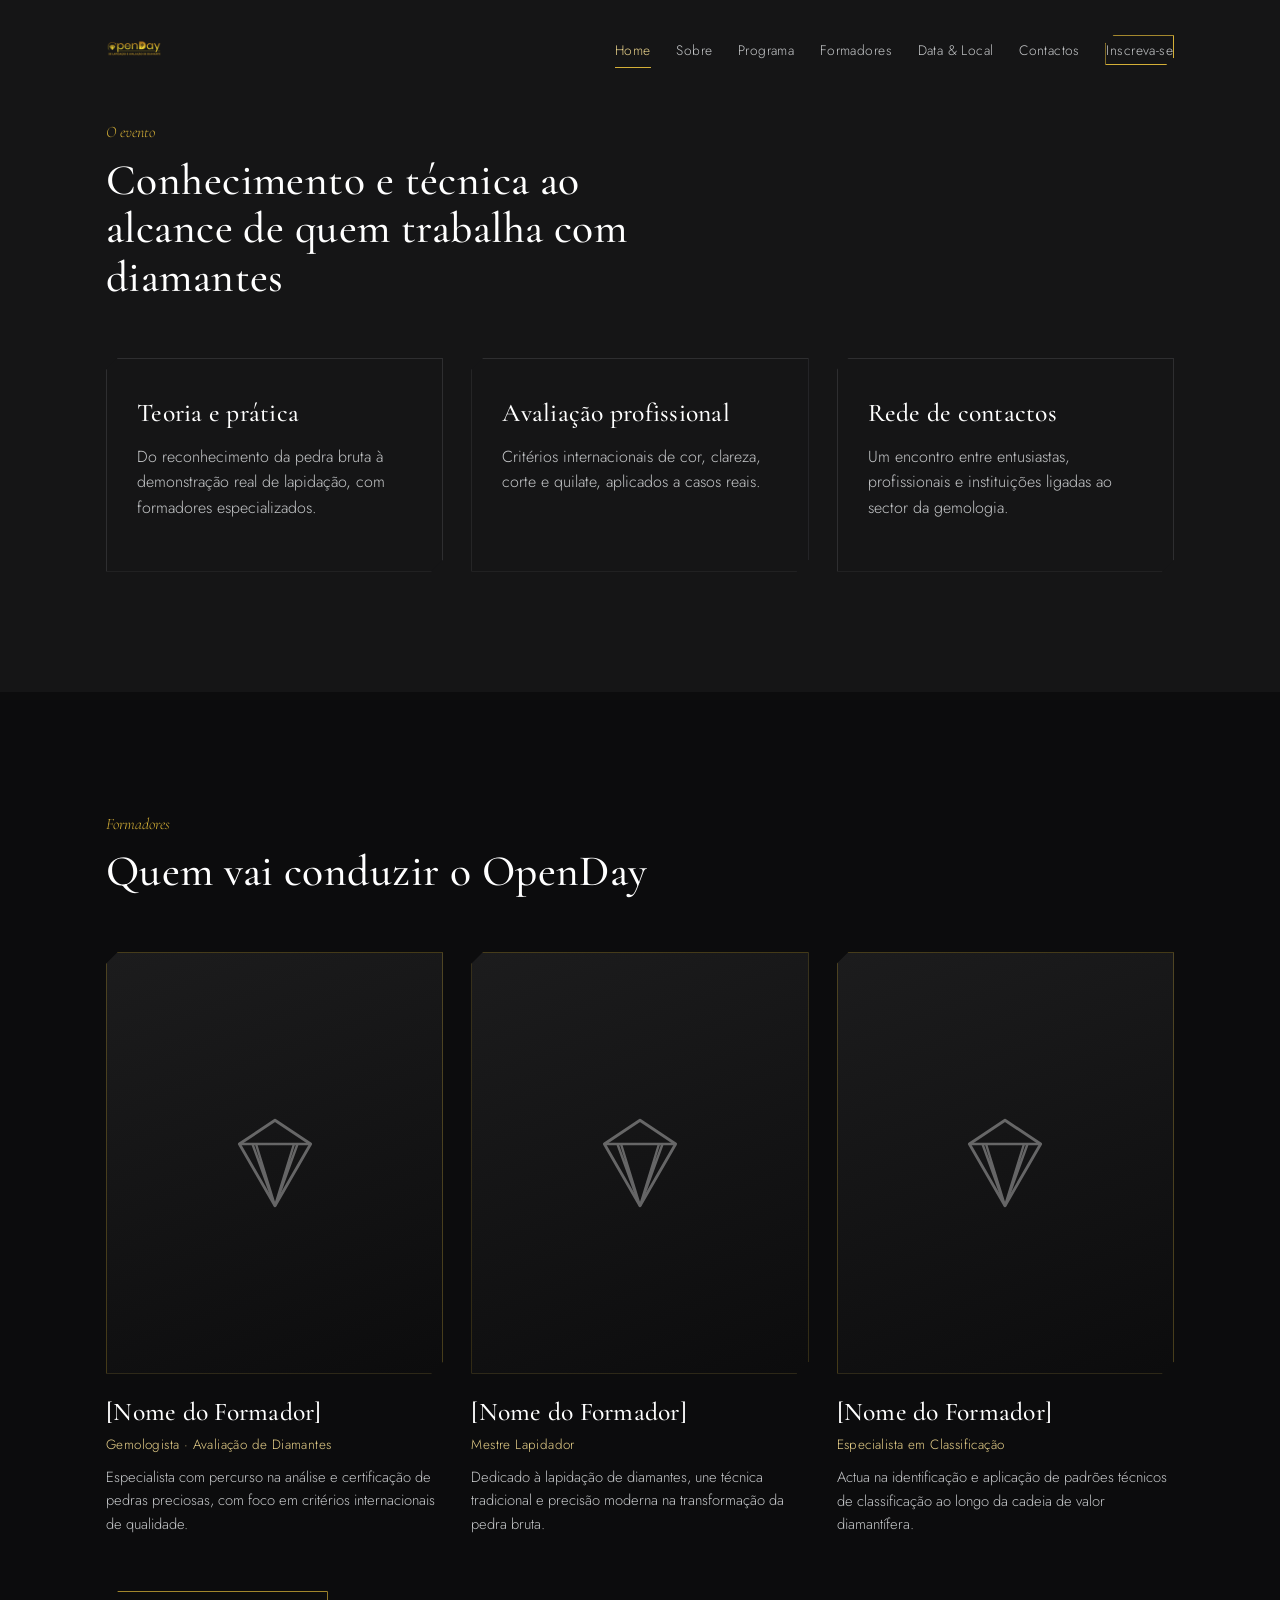
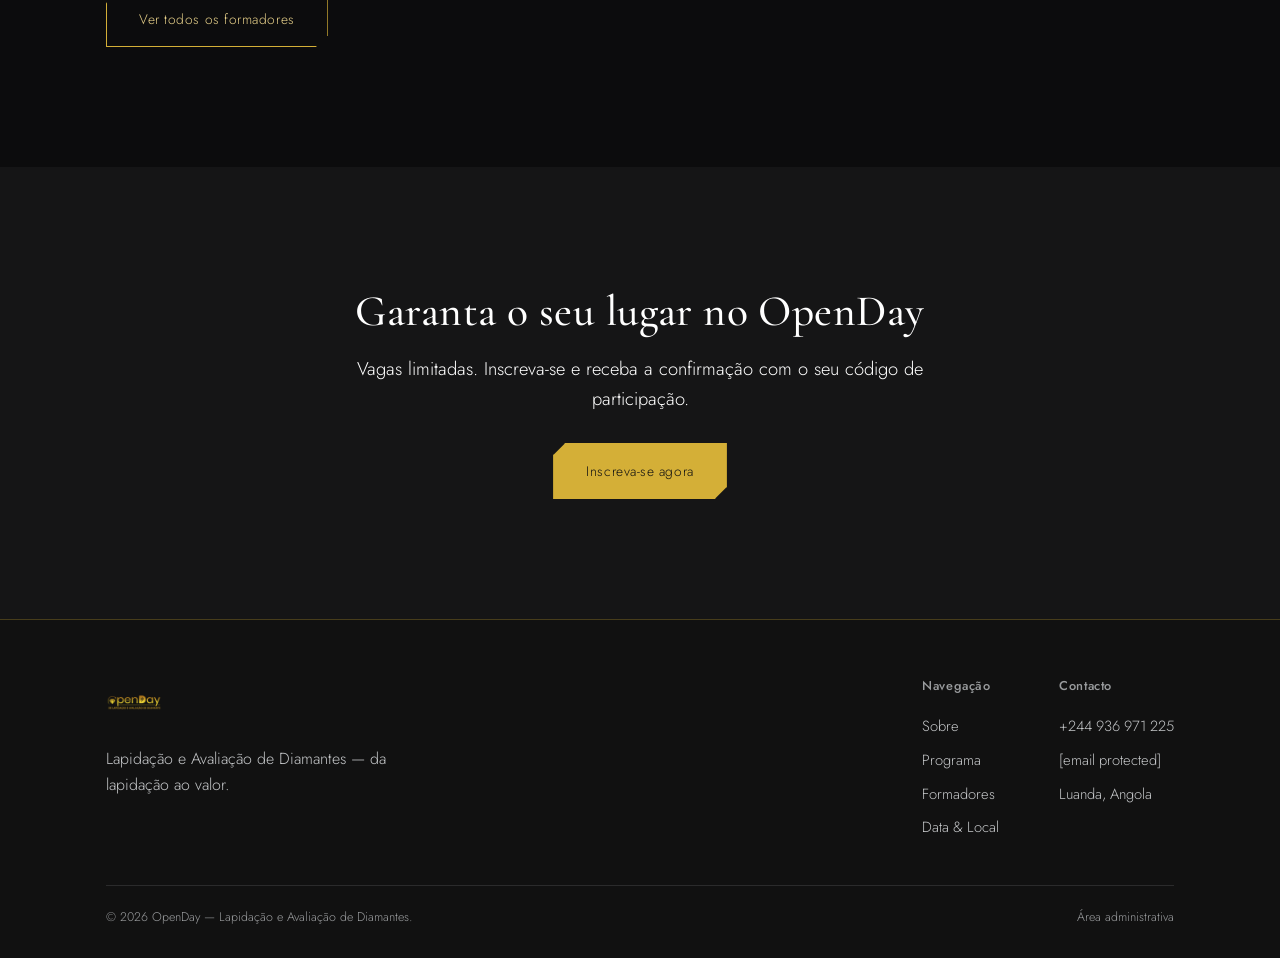
==== commit 86220f11: "Remove hero section from index.html Removed the hero section from the main content of the page." ====
--- a/index.html
+++ b/index.html
@@ -31,28 +31,7 @@
 </header>
 
 <main>
-  <section class="hero-full">
-    <div class="hero-bg">
-      <img src="assets/banner-home.jpg" alt="OpenDay — Lapidação e Avaliação de Diamantes">
-    </div>
-    <div class="hero-scrim"></div>
-    <div class="wrap hero-full-content">
-      <span class="hero-eyebrow">Seminário · Workshop</span>
-      <h1>Lapidação e<br>Avaliação de <em>Diamantes</em></h1>
-      <p class="lede">Um dia dedicado a compreender o diamante: da pedra bruta à peça lapidada, e os critérios que definem o seu verdadeiro valor. <strong style="color:var(--gold-light);font-weight:400;">Da lapidação ao valor.</strong></p>
 
-      <div class="hero-meta">
-        <div><span>Data</span><strong data-evento="data">—</strong></div>
-        <div><span>Local</span><strong data-evento="local">—</strong></div>
-        <div><span>Vagas</span><strong><span data-vagas-disponiveis>—</span> disponíveis</strong></div>
-      </div>
-
-      <div class="hero-actions">
-        <a href="inscricao.html" class="btn btn-gold">Inscreva-se</a>
-        <a href="programa.html" class="btn btn-ghost">Ver programa</a>
-      </div>
-    </div>
-  </section>
 
   <section class="section-alt">
     <div class="wrap">
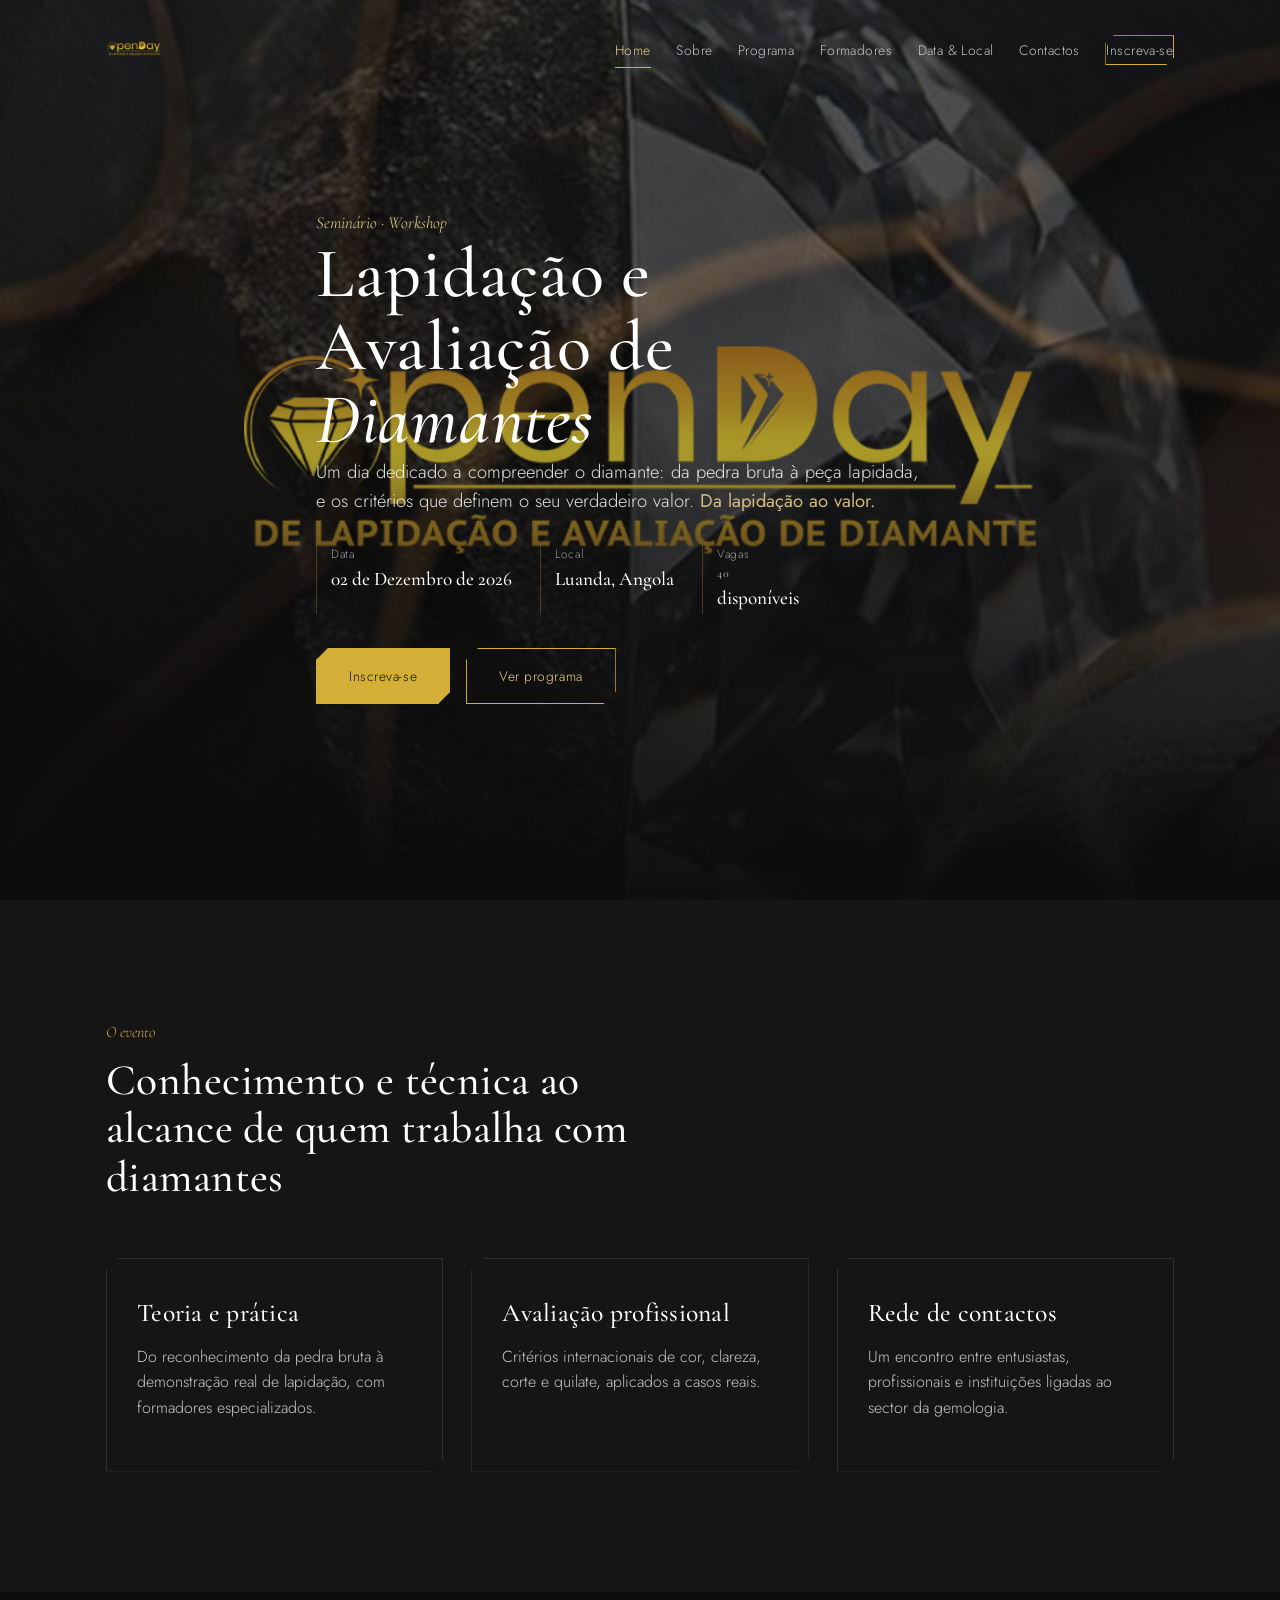
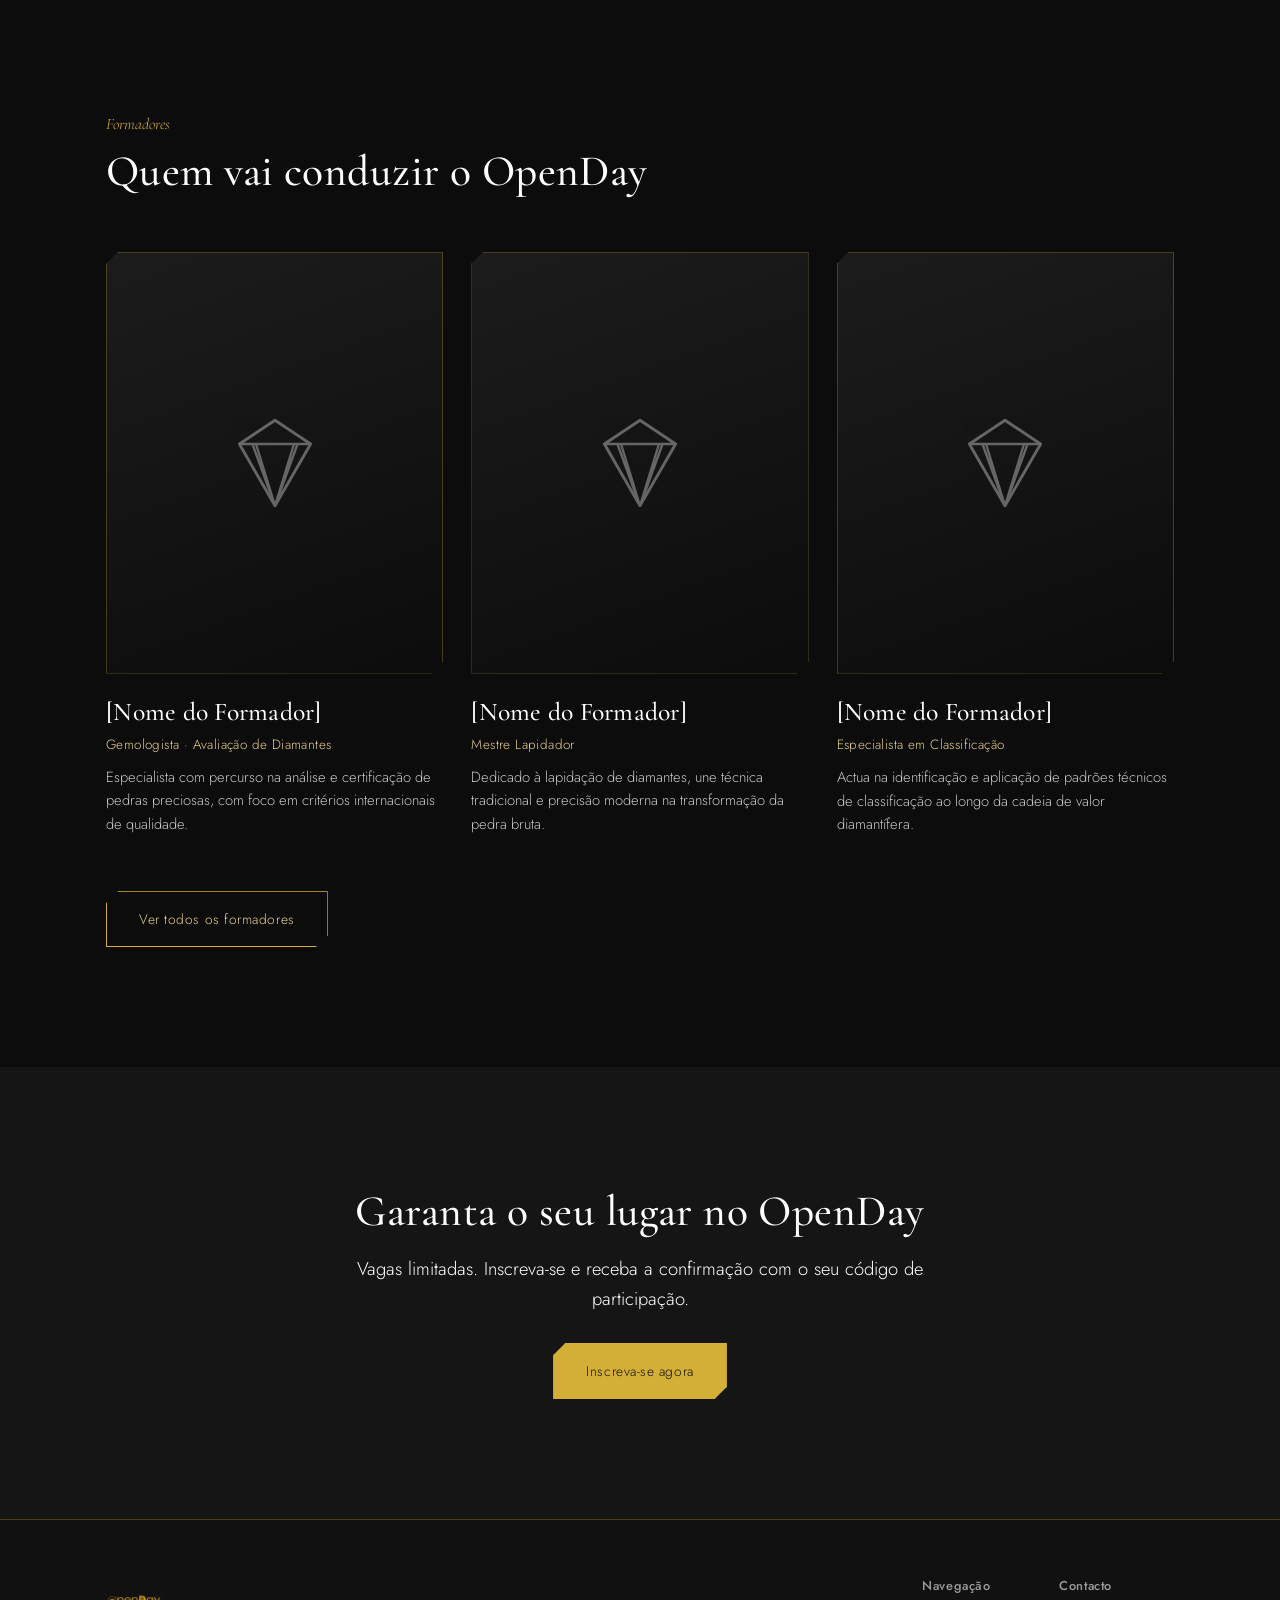
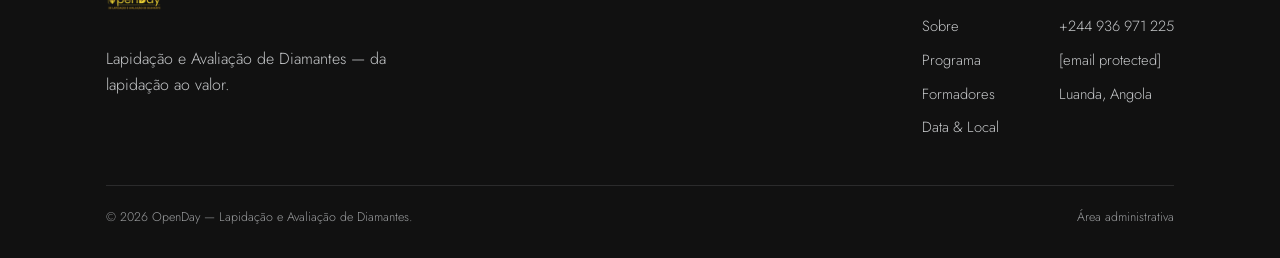
==== commit e2ba96cc: "Add files via upload" ====
--- a/index.html
+++ b/index.html
@@ -31,7 +31,28 @@
 </header>
 
 <main>
+  <section class="hero-full">
+    <div class="hero-bg">
+      <img src="assets/banner-home.jpg" alt="OpenDay — Lapidação e Avaliação de Diamantes">
+    </div>
+    <div class="hero-scrim"></div>
+    <div class="wrap hero-full-content">
+      <span class="hero-eyebrow">Seminário · Workshop</span>
+      <h1>Lapidação e<br>Avaliação de <em>Diamantes</em></h1>
+      <p class="lede">Um dia dedicado a compreender o diamante: da pedra bruta à peça lapidada, e os critérios que definem o seu verdadeiro valor. <strong style="color:var(--gold-light);font-weight:400;">Da lapidação ao valor.</strong></p>
 
+      <div class="hero-meta">
+        <div><span>Data</span><strong data-evento="data">—</strong></div>
+        <div><span>Local</span><strong data-evento="local">—</strong></div>
+        <div><span>Vagas</span><strong><span data-vagas-disponiveis>—</span> disponíveis</strong></div>
+      </div>
+
+      <div class="hero-actions">
+        <a href="inscricao.html" class="btn btn-gold">Inscreva-se</a>
+        <a href="programa.html" class="btn btn-ghost">Ver programa</a>
+      </div>
+    </div>
+  </section>
 
   <section class="section-alt">
     <div class="wrap">
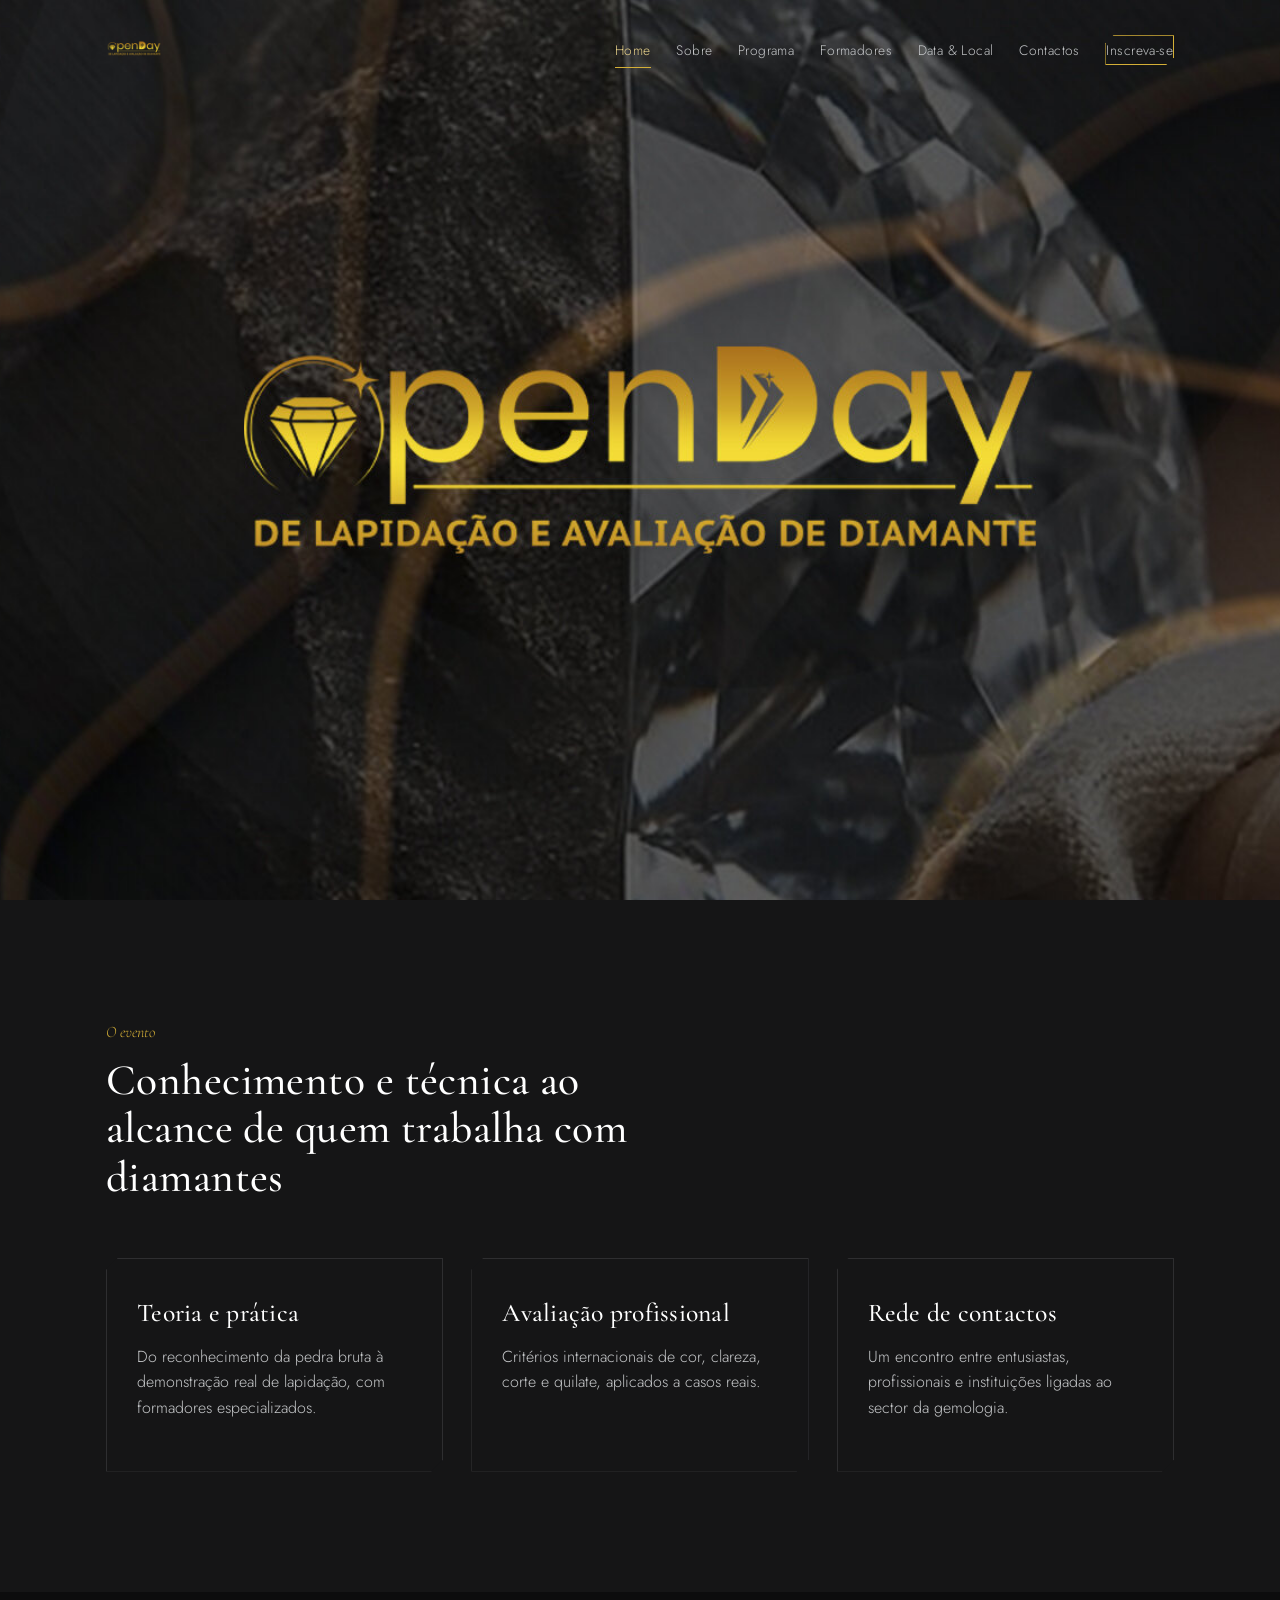
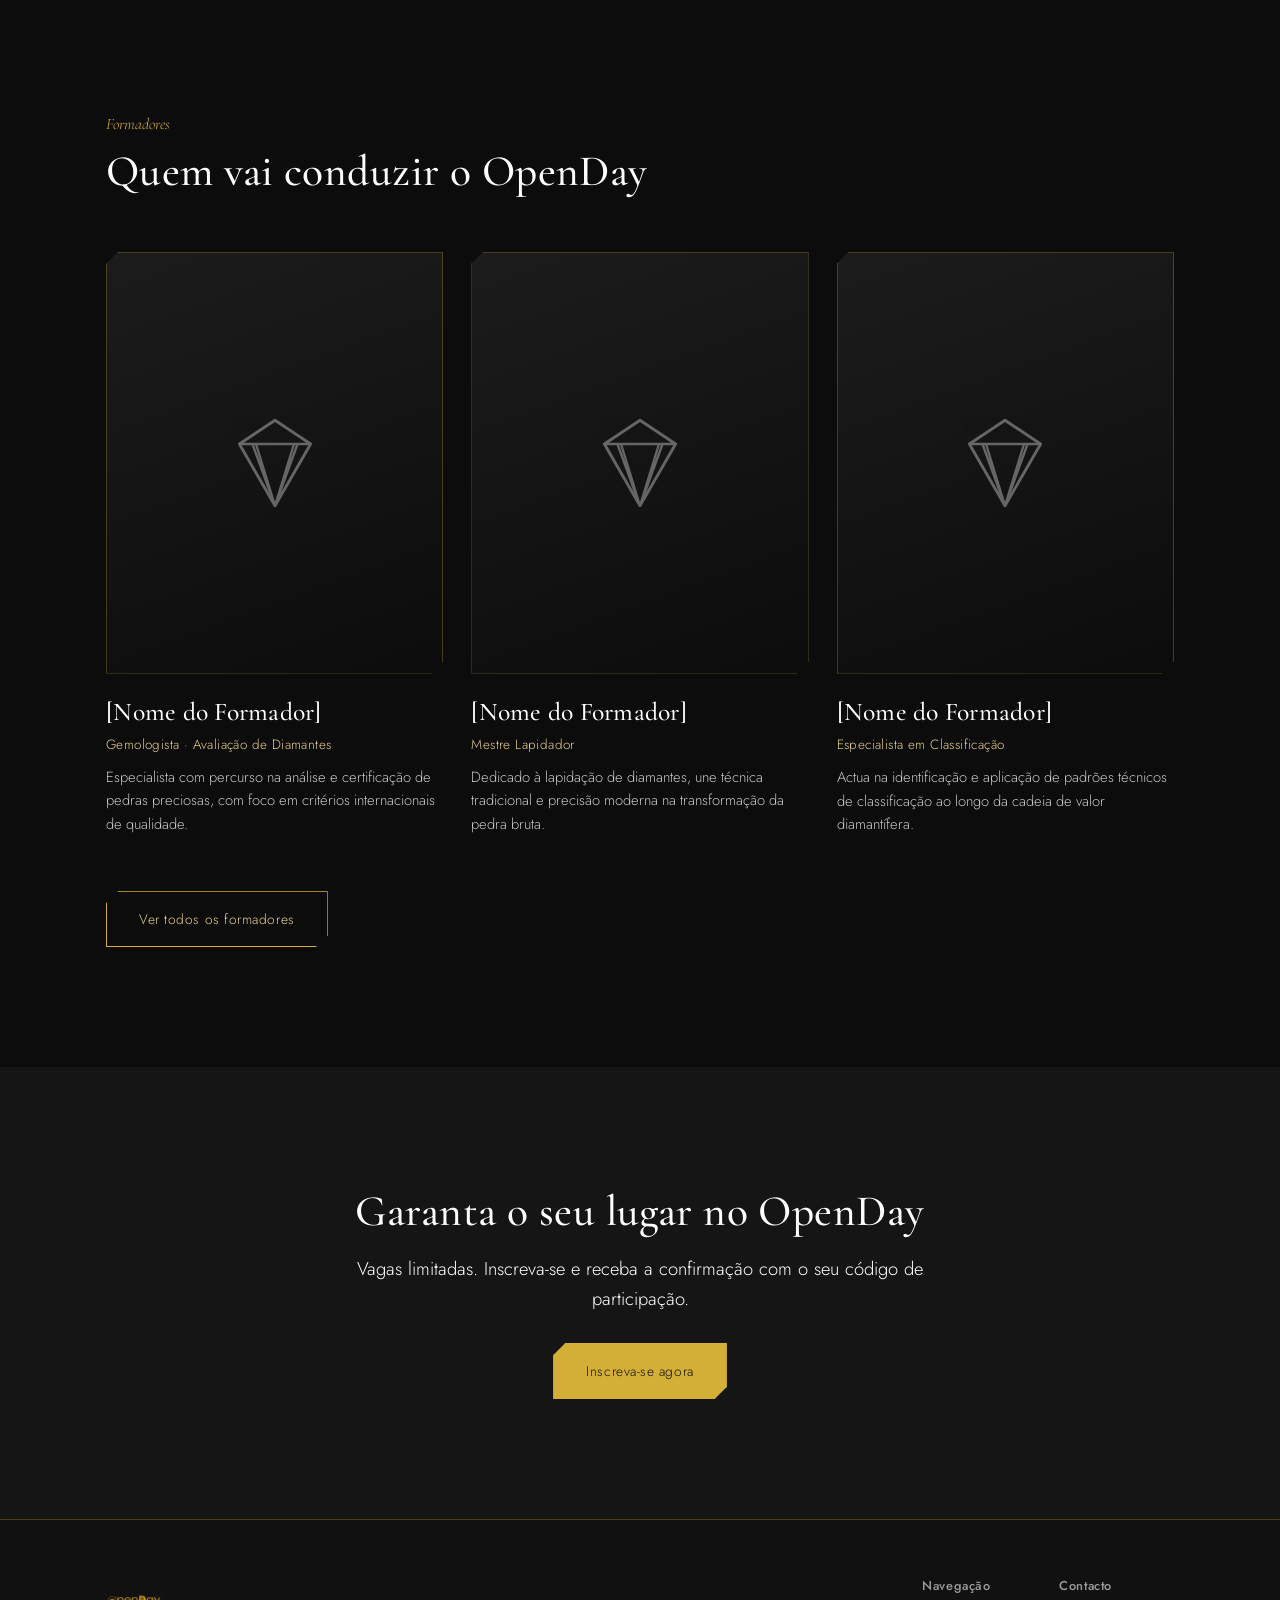
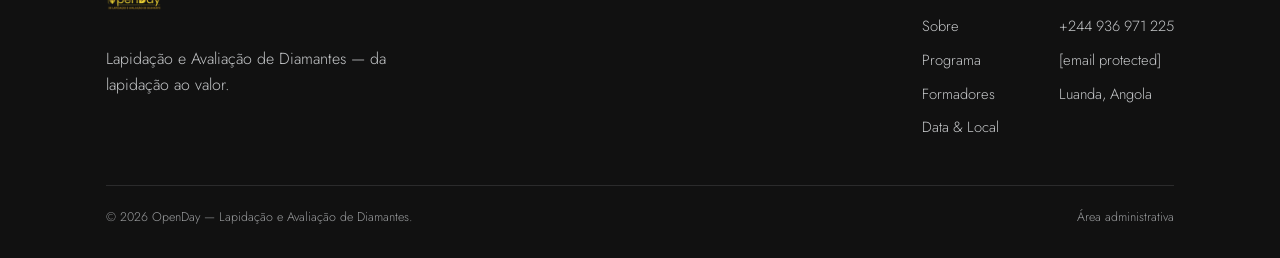
==== commit abdb989d: "Update index.html" ====
--- a/index.html
+++ b/index.html
@@ -35,23 +35,7 @@
     <div class="hero-bg">
       <img src="assets/banner-home.jpg" alt="OpenDay — Lapidação e Avaliação de Diamantes">
     </div>
-    <div class="hero-scrim"></div>
-    <div class="wrap hero-full-content">
-      <span class="hero-eyebrow">Seminário · Workshop</span>
-      <h1>Lapidação e<br>Avaliação de <em>Diamantes</em></h1>
-      <p class="lede">Um dia dedicado a compreender o diamante: da pedra bruta à peça lapidada, e os critérios que definem o seu verdadeiro valor. <strong style="color:var(--gold-light);font-weight:400;">Da lapidação ao valor.</strong></p>
-
-      <div class="hero-meta">
-        <div><span>Data</span><strong data-evento="data">—</strong></div>
-        <div><span>Local</span><strong data-evento="local">—</strong></div>
-        <div><span>Vagas</span><strong><span data-vagas-disponiveis>—</span> disponíveis</strong></div>
-      </div>
-
-      <div class="hero-actions">
-        <a href="inscricao.html" class="btn btn-gold">Inscreva-se</a>
-        <a href="programa.html" class="btn btn-ghost">Ver programa</a>
-      </div>
-    </div>
+  
   </section>
 
   <section class="section-alt">
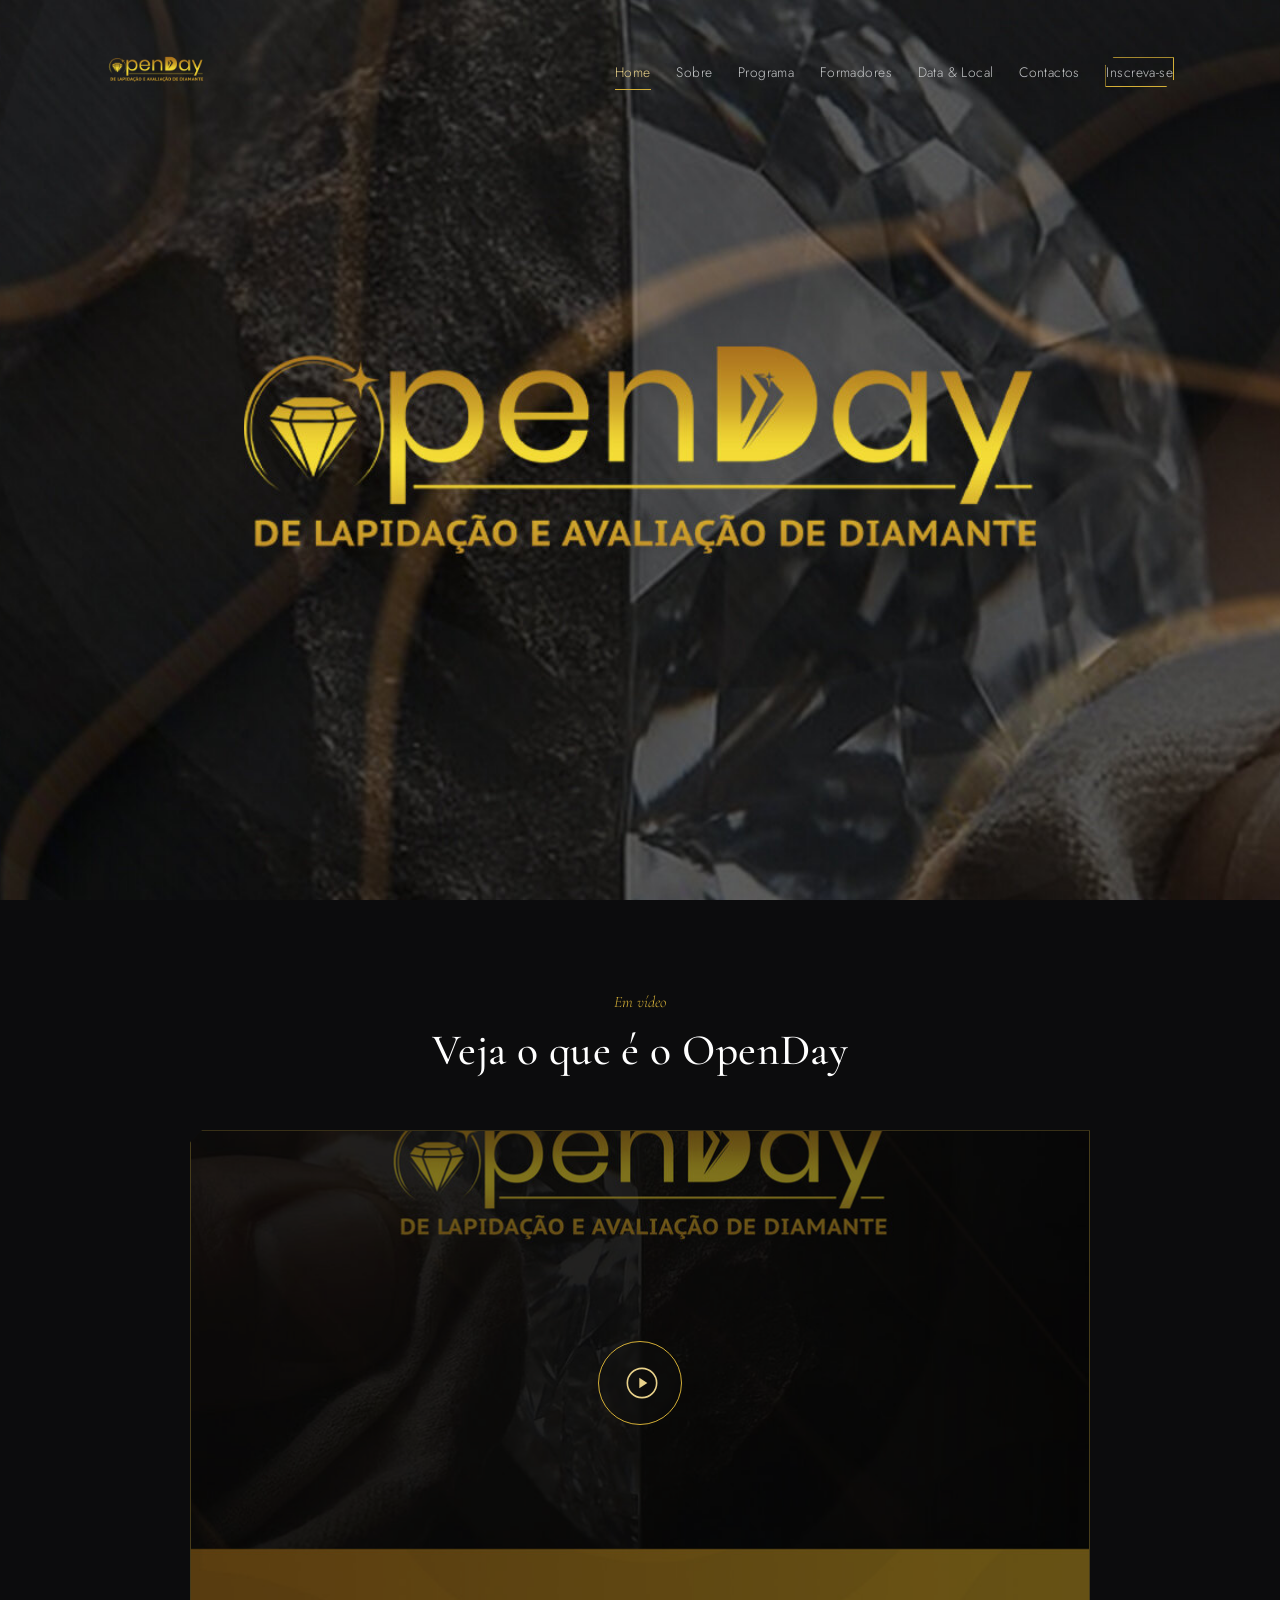
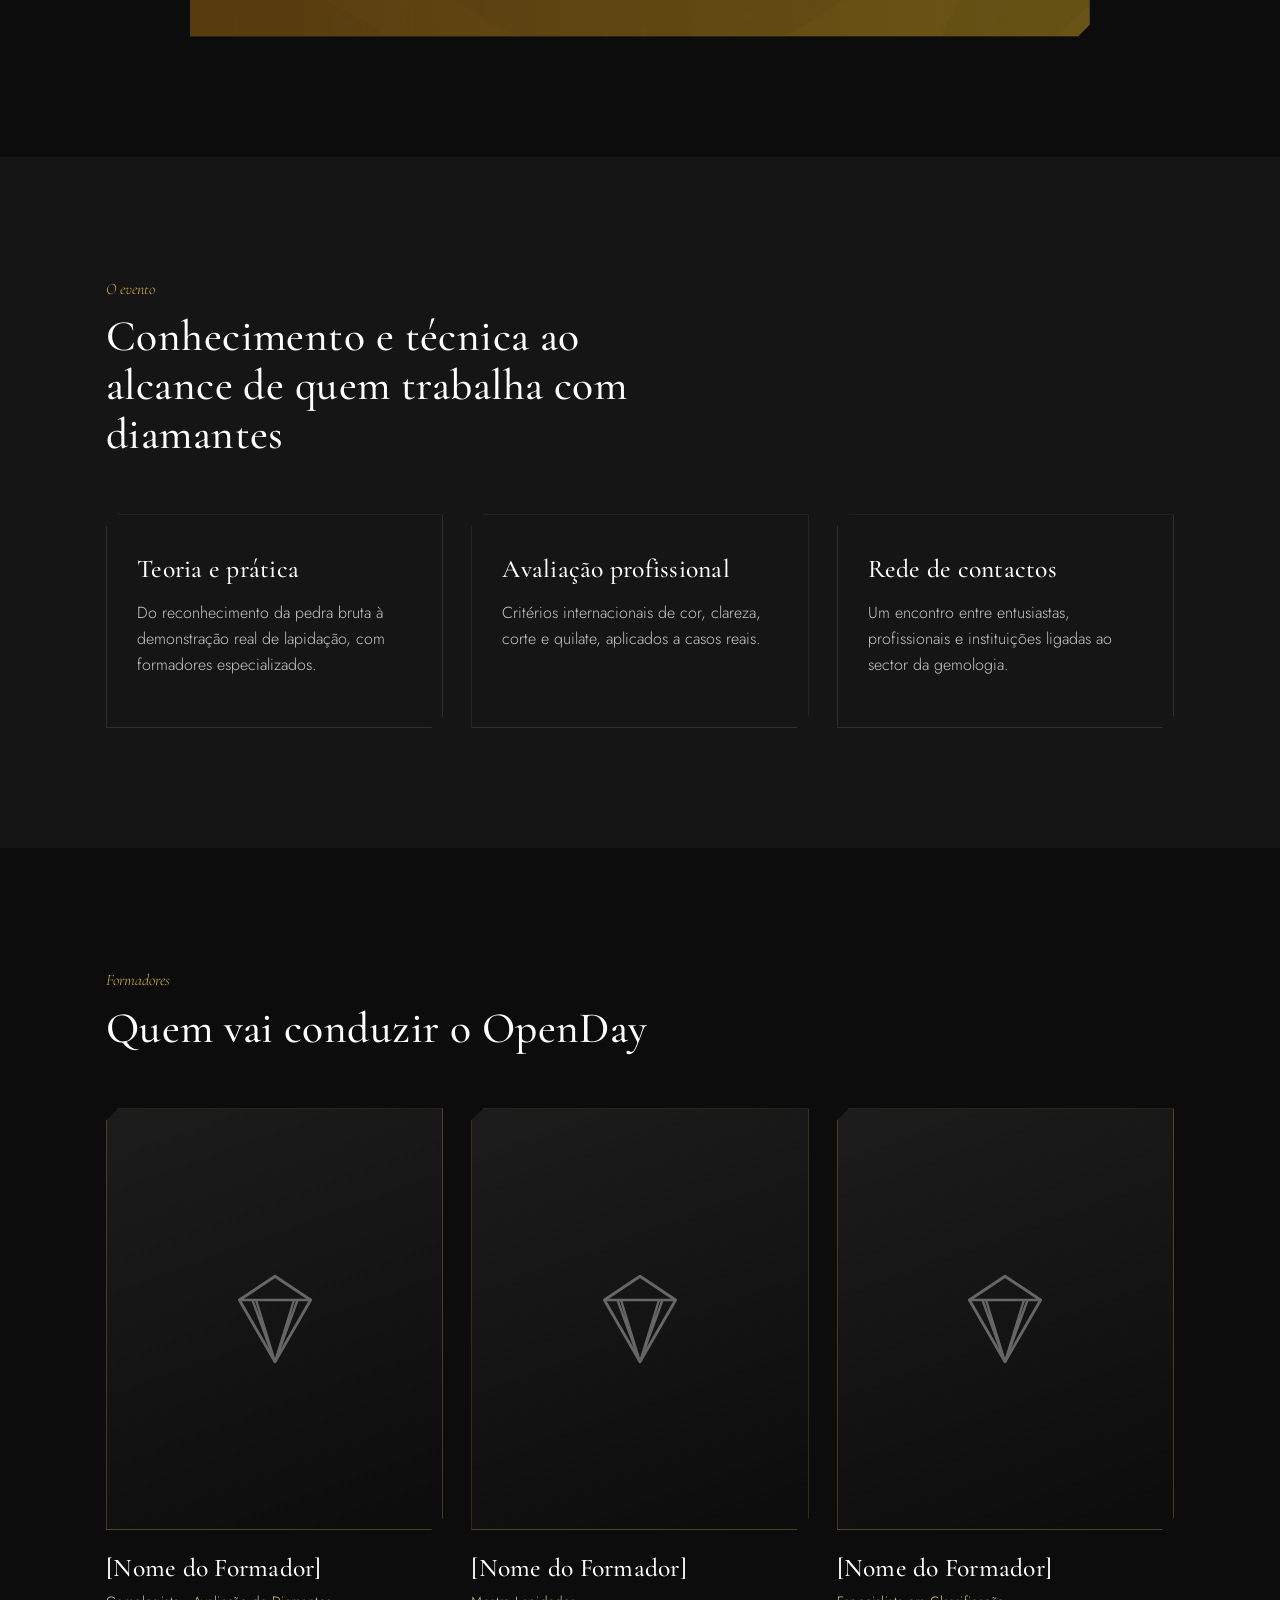
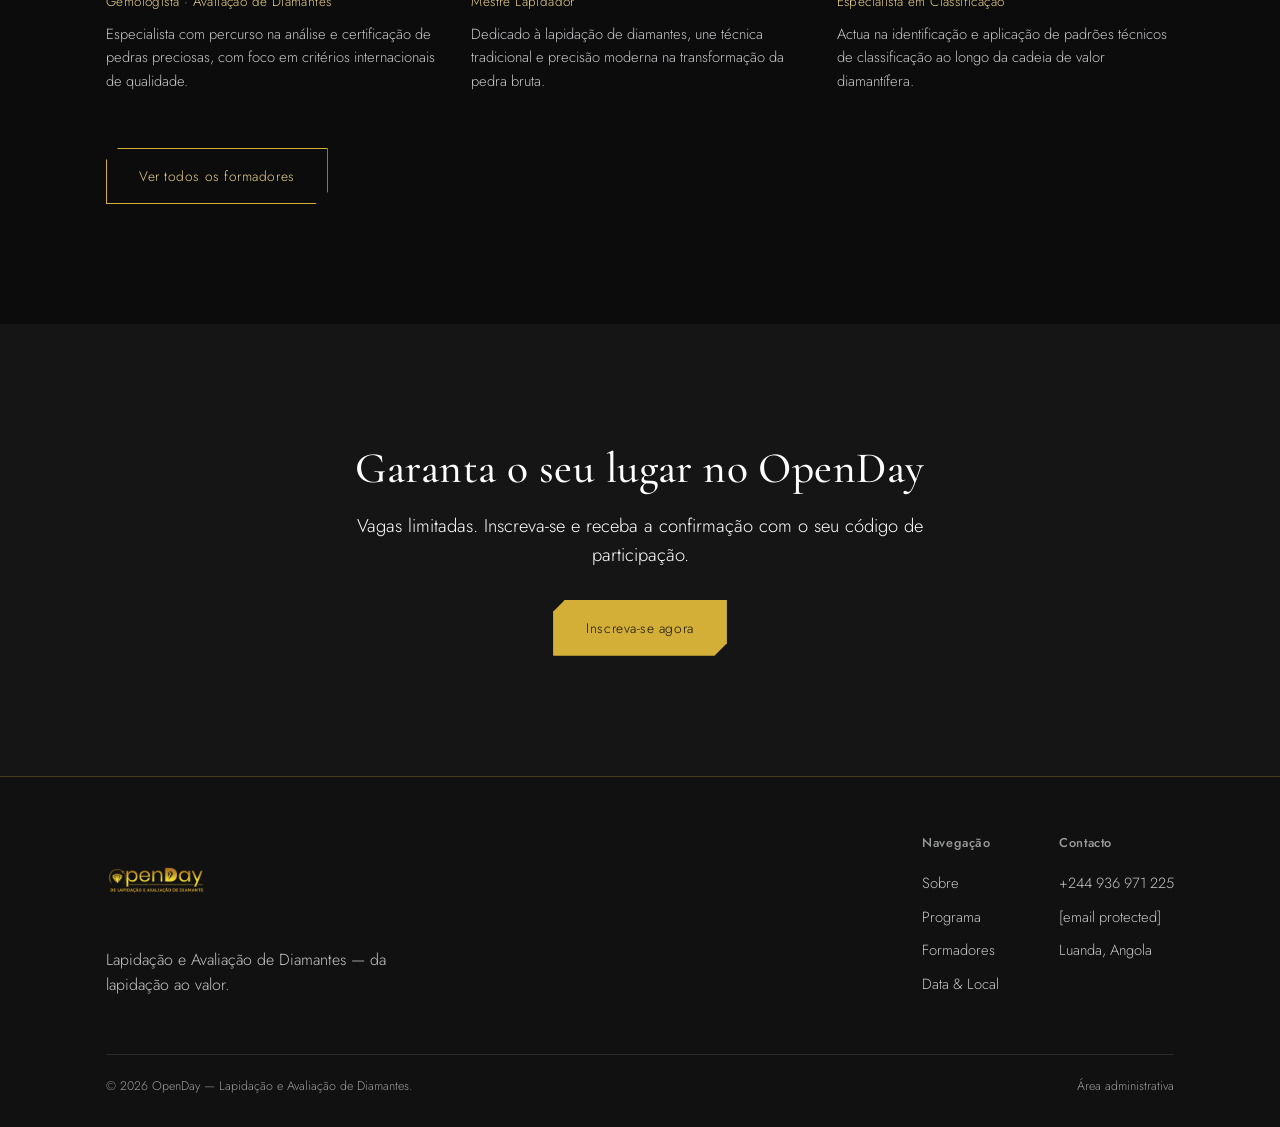
==== commit 900b328b: "Add files via upload" ====
--- a/index.html
+++ b/index.html
@@ -36,6 +36,22 @@
       <img src="assets/banner-home.jpg" alt="OpenDay — Lapidação e Avaliação de Diamantes">
     </div>
   
+  </section>
+
+  <section class="section-video">
+    <div class="wrap">
+      <div class="section-head reveal" style="text-align:center;max-width:52ch;margin-left:auto;margin-right:auto;">
+        <span class="tag">Em vídeo</span>
+        <h2>Veja o que é o OpenDay</h2>
+      </div>
+      <div class="video-frame reveal" id="video-frame" data-video-src="assets/video-diamantes.mp4">
+        <img src="assets/brochura/page-1.jpg" alt="OpenDay — vídeo de apresentação" class="video-poster">
+        <button class="video-play" id="video-play-btn" aria-label="Reproduzir vídeo">
+          <svg viewBox="0 0 24 24" fill="none"><circle cx="12" cy="12" r="11" stroke="currentColor" stroke-width="1.2"/><path d="M10 8l6 4-6 4V8z" fill="currentColor"/></svg>
+        </button>
+      </div>
+      <p class="form-note" id="video-note" style="display:none;text-align:center;margin-top:16px;">O vídeo ainda não foi adicionado a esta secção.</p>
+    </div>
   </section>
 
   <section class="section-alt">
--- a/css/style.css
+++ b/css/style.css
@@ -88,7 +88,7 @@
 
 .brand{ display:flex; align-items:center; gap:10px; }
 .brand svg{ width:26px; height:26px; flex:none; color:var(--gold); }
-.logo-img{ height:56px; width:auto; display:block; }
+.logo-img{ height:100px; width:auto; display:block; }
 .login-card .logo-img{ height:76px; }
 .admin-side .logo-img{ height:46px; }
 .brand-word{ font-family:var(--font-display); font-size:1.28rem; letter-spacing:.02em; }
@@ -318,6 +318,12 @@
 }
 .confirm-box .check{ width:56px; height:56px; margin:0 auto 18px; }
 
+.qr-box{
+  background:#FFFFFF; display:inline-block; padding:14px;
+  clip-path:var(--facet-sm); margin:20px 0 10px;
+}
+.qr-box img{ display:block; width:168px; height:168px; }
+
 /* -------------------- Contactos -------------------- */
 .contact-row{
   display:flex; align-items:center; gap:16px; padding:18px 0; border-top:1px solid var(--line-soft);
@@ -375,6 +381,25 @@
 .product-info li:last-child{ border-bottom:1px solid var(--line-soft); }
 @media (max-width:860px){ .gallery-shell{ grid-template-columns:1fr; } }
 
+/* -------------------- Vídeo -------------------- */
+.section-video{ padding-top:min(9vw,90px); }
+.video-frame{
+  position:relative; aspect-ratio:16/9; max-width:900px; margin:0 auto;
+  overflow:hidden; clip-path:var(--facet); border:1px solid var(--line); background:var(--black);
+}
+.video-frame .video-poster{ width:100%; height:100%; object-fit:cover; display:block; filter:brightness(.52); transition:filter .35s ease; }
+.video-frame:hover .video-poster{ filter:brightness(.4); }
+.video-frame .video-el{ width:100%; height:100%; object-fit:cover; display:block; background:#000; }
+.video-play{
+  position:absolute; inset:0; margin:auto; width:84px; height:84px; padding:0;
+  background:rgba(17,17,17,.35); border:1.5px solid var(--gold); border-radius:50%;
+  display:flex; align-items:center; justify-content:center; color:var(--gold-light);
+  cursor:pointer; transition:transform .3s ease, background .3s ease; backdrop-filter:blur(2px);
+}
+.video-play svg{ width:32px; height:32px; margin-left:4px; }
+.video-play:hover{ transform:scale(1.08); background:rgba(212,175,55,.3); }
+@media (max-width:640px){ .video-play{ width:62px; height:62px; } .video-play svg{ width:24px; height:24px; } }
+
 /* -------------------- Admin -------------------- */
 .admin-body{ background:var(--bg); min-height:100vh; }
 .admin-shell{ display:grid; grid-template-columns:230px 1fr; min-height:100vh; }
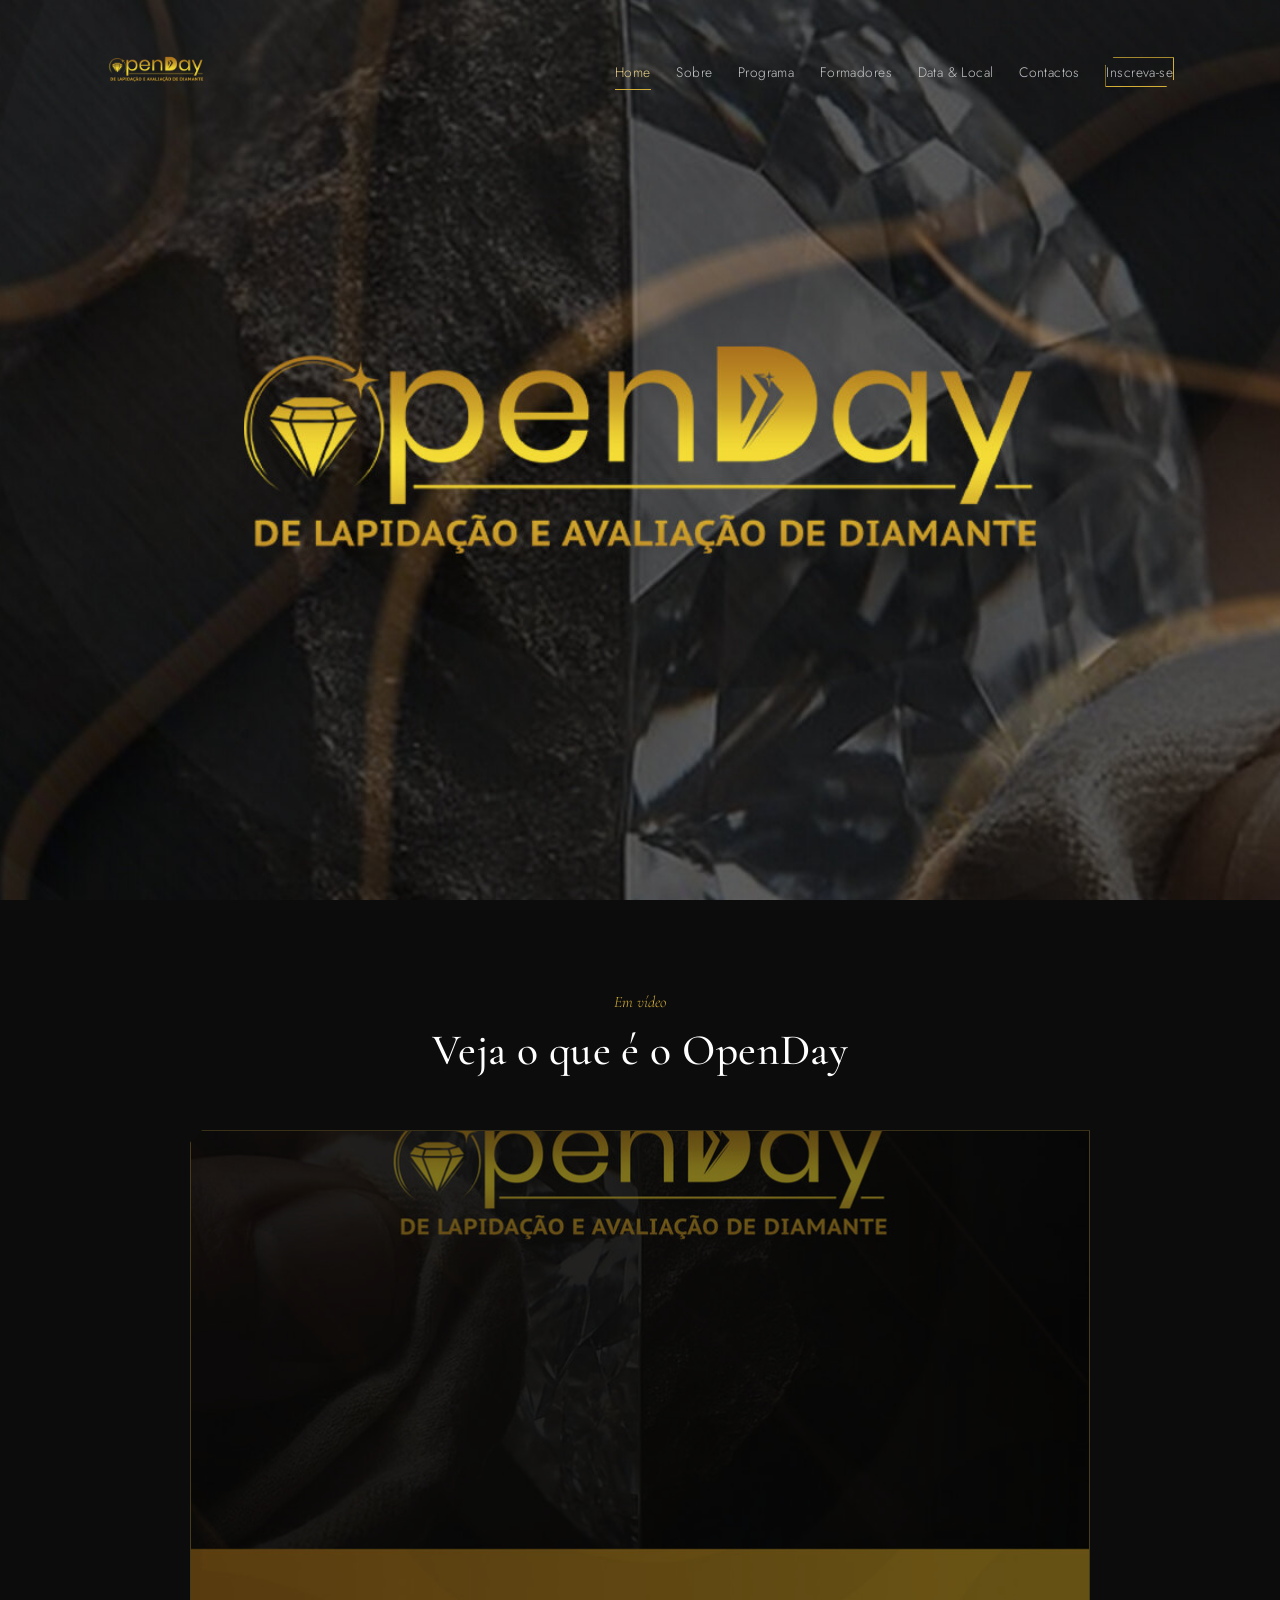
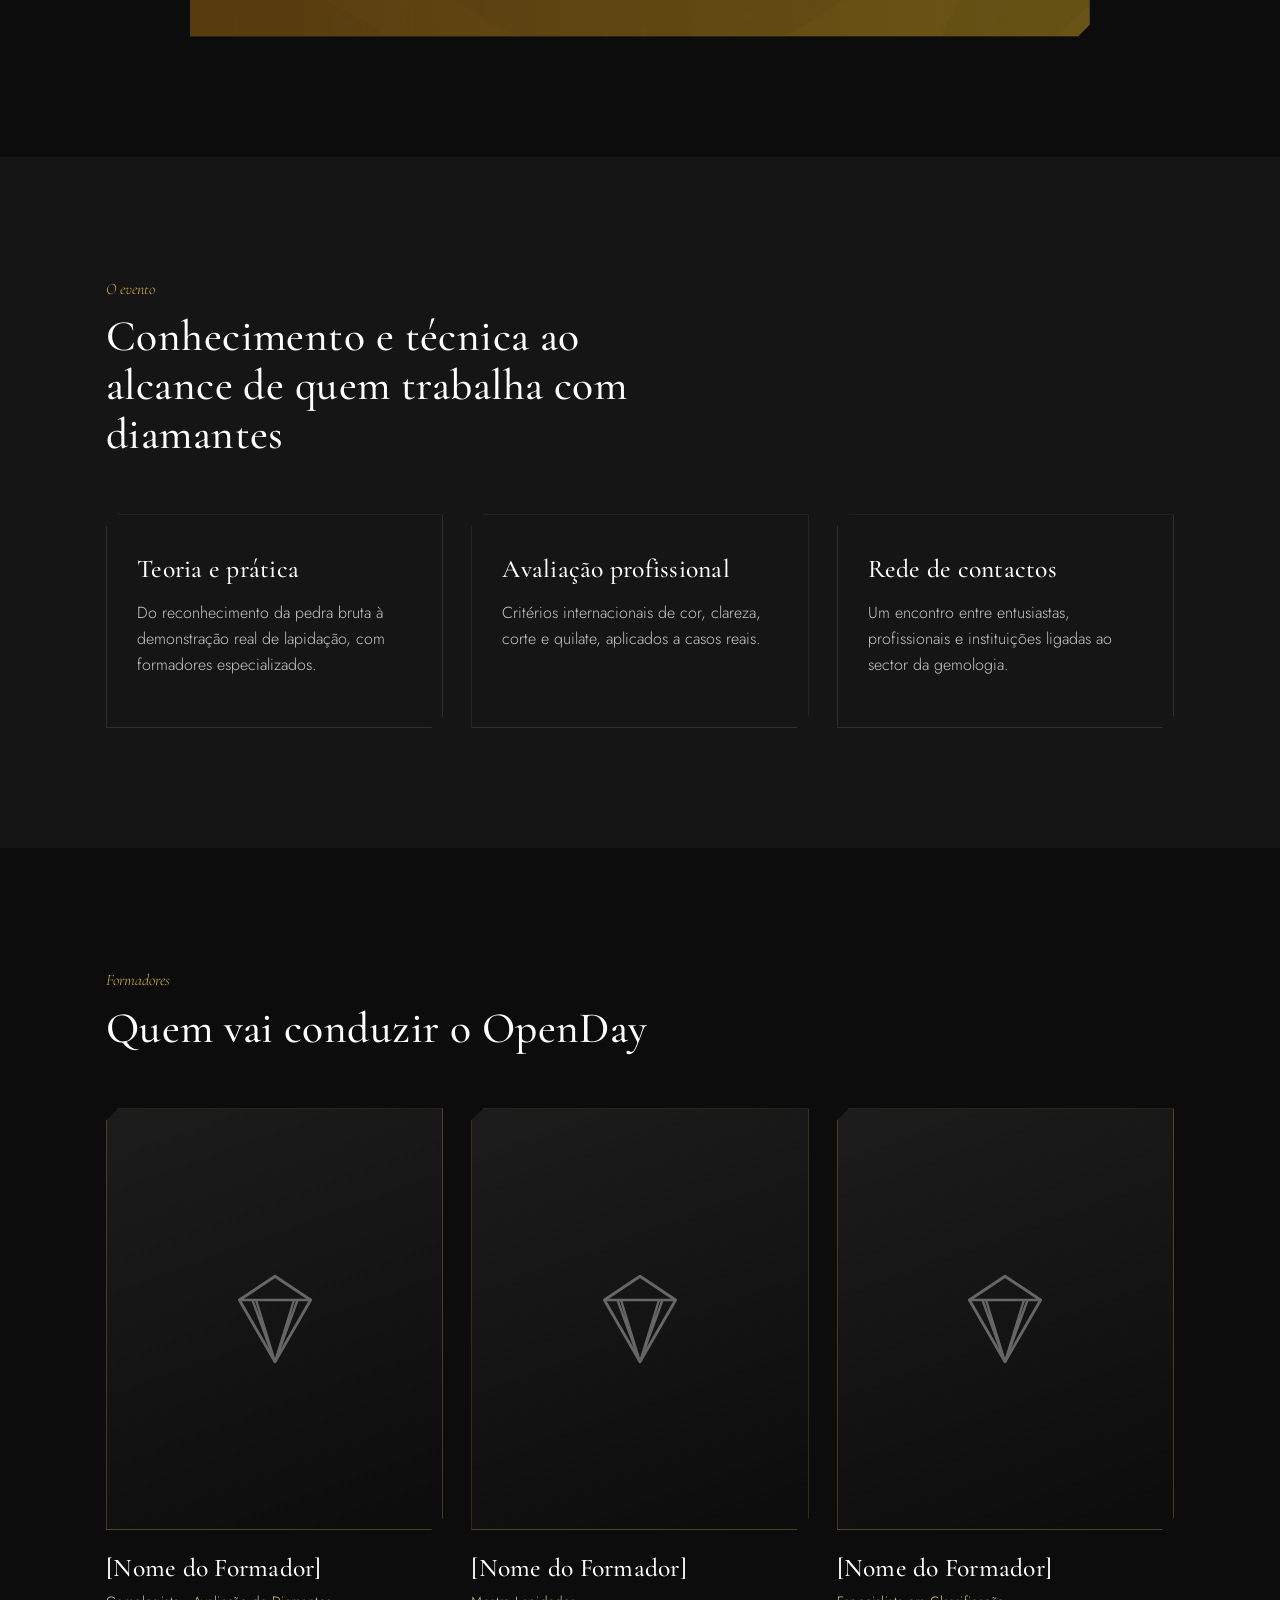
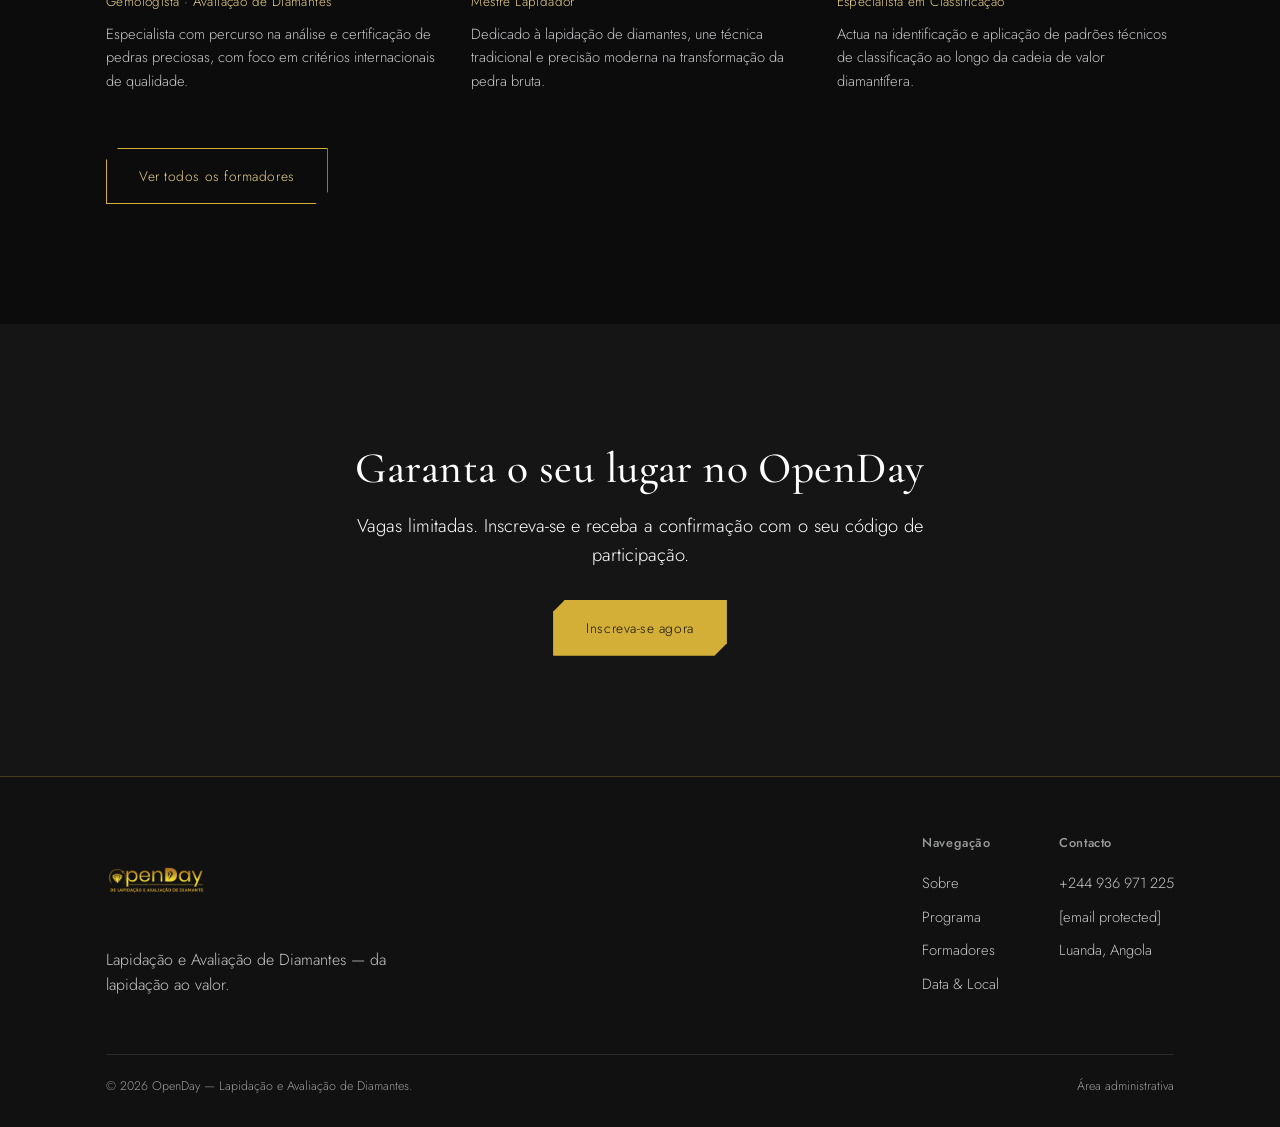
==== commit d9036beb: "Add files via upload" ====
--- a/index.html
+++ b/index.html
@@ -44,10 +44,14 @@
         <span class="tag">Em vídeo</span>
         <h2>Veja o que é o OpenDay</h2>
       </div>
-      <div class="video-frame reveal" id="video-frame" data-video-src="assets/video-diamantes.mp4">
-        <img src="assets/brochura/page-1.jpg" alt="OpenDay — vídeo de apresentação" class="video-poster">
-        <button class="video-play" id="video-play-btn" aria-label="Reproduzir vídeo">
-          <svg viewBox="0 0 24 24" fill="none"><circle cx="12" cy="12" r="11" stroke="currentColor" stroke-width="1.2"/><path d="M10 8l6 4-6 4V8z" fill="currentColor"/></svg>
+      <div class="video-frame reveal" id="video-frame">
+        <img src="assets/brochura/page-1.jpg" alt="OpenDay — vídeo de apresentação" class="video-poster" id="video-poster">
+        <video id="site-video" class="video-el" autoplay muted loop playsinline style="display:none;">
+          <source src="assets/video-diamantes.mp4" type="video/mp4">
+        </video>
+        <button class="mute-btn" id="mute-btn" aria-label="Activar som" style="display:none;">
+          <svg id="icon-muted" viewBox="0 0 24 24" fill="none" stroke="currentColor" stroke-width="1.6"><path d="M11 5 6 9H3v6h3l5 4V5z"/><line x1="23" y1="9" x2="17" y2="15"/><line x1="17" y1="9" x2="23" y2="15"/></svg>
+          <svg id="icon-unmuted" viewBox="0 0 24 24" fill="none" stroke="currentColor" stroke-width="1.6" style="display:none;"><path d="M11 5 6 9H3v6h3l5 4V5z"/><path d="M15.5 8.5a5 5 0 0 1 0 7"/><path d="M18 6a9 9 0 0 1 0 12"/></svg>
         </button>
       </div>
       <p class="form-note" id="video-note" style="display:none;text-align:center;margin-top:16px;">O vídeo ainda não foi adicionado a esta secção.</p>
--- a/css/style.css
+++ b/css/style.css
@@ -400,6 +400,15 @@
 .video-play:hover{ transform:scale(1.08); background:rgba(212,175,55,.3); }
 @media (max-width:640px){ .video-play{ width:62px; height:62px; } .video-play svg{ width:24px; height:24px; } }
 
+.mute-btn{
+  position:absolute; right:16px; bottom:16px; width:44px; height:44px; padding:0;
+  border-radius:50%; border:1.5px solid var(--gold); background:rgba(17,17,17,.55);
+  color:var(--gold-light); display:flex; align-items:center; justify-content:center;
+  cursor:pointer; backdrop-filter:blur(2px); transition:background .25s ease, transform .25s ease;
+}
+.mute-btn:hover{ background:rgba(212,175,55,.25); transform:scale(1.07); }
+.mute-btn svg{ width:20px; height:20px; }
+
 /* -------------------- Admin -------------------- */
 .admin-body{ background:var(--bg); min-height:100vh; }
 .admin-shell{ display:grid; grid-template-columns:230px 1fr; min-height:100vh; }
